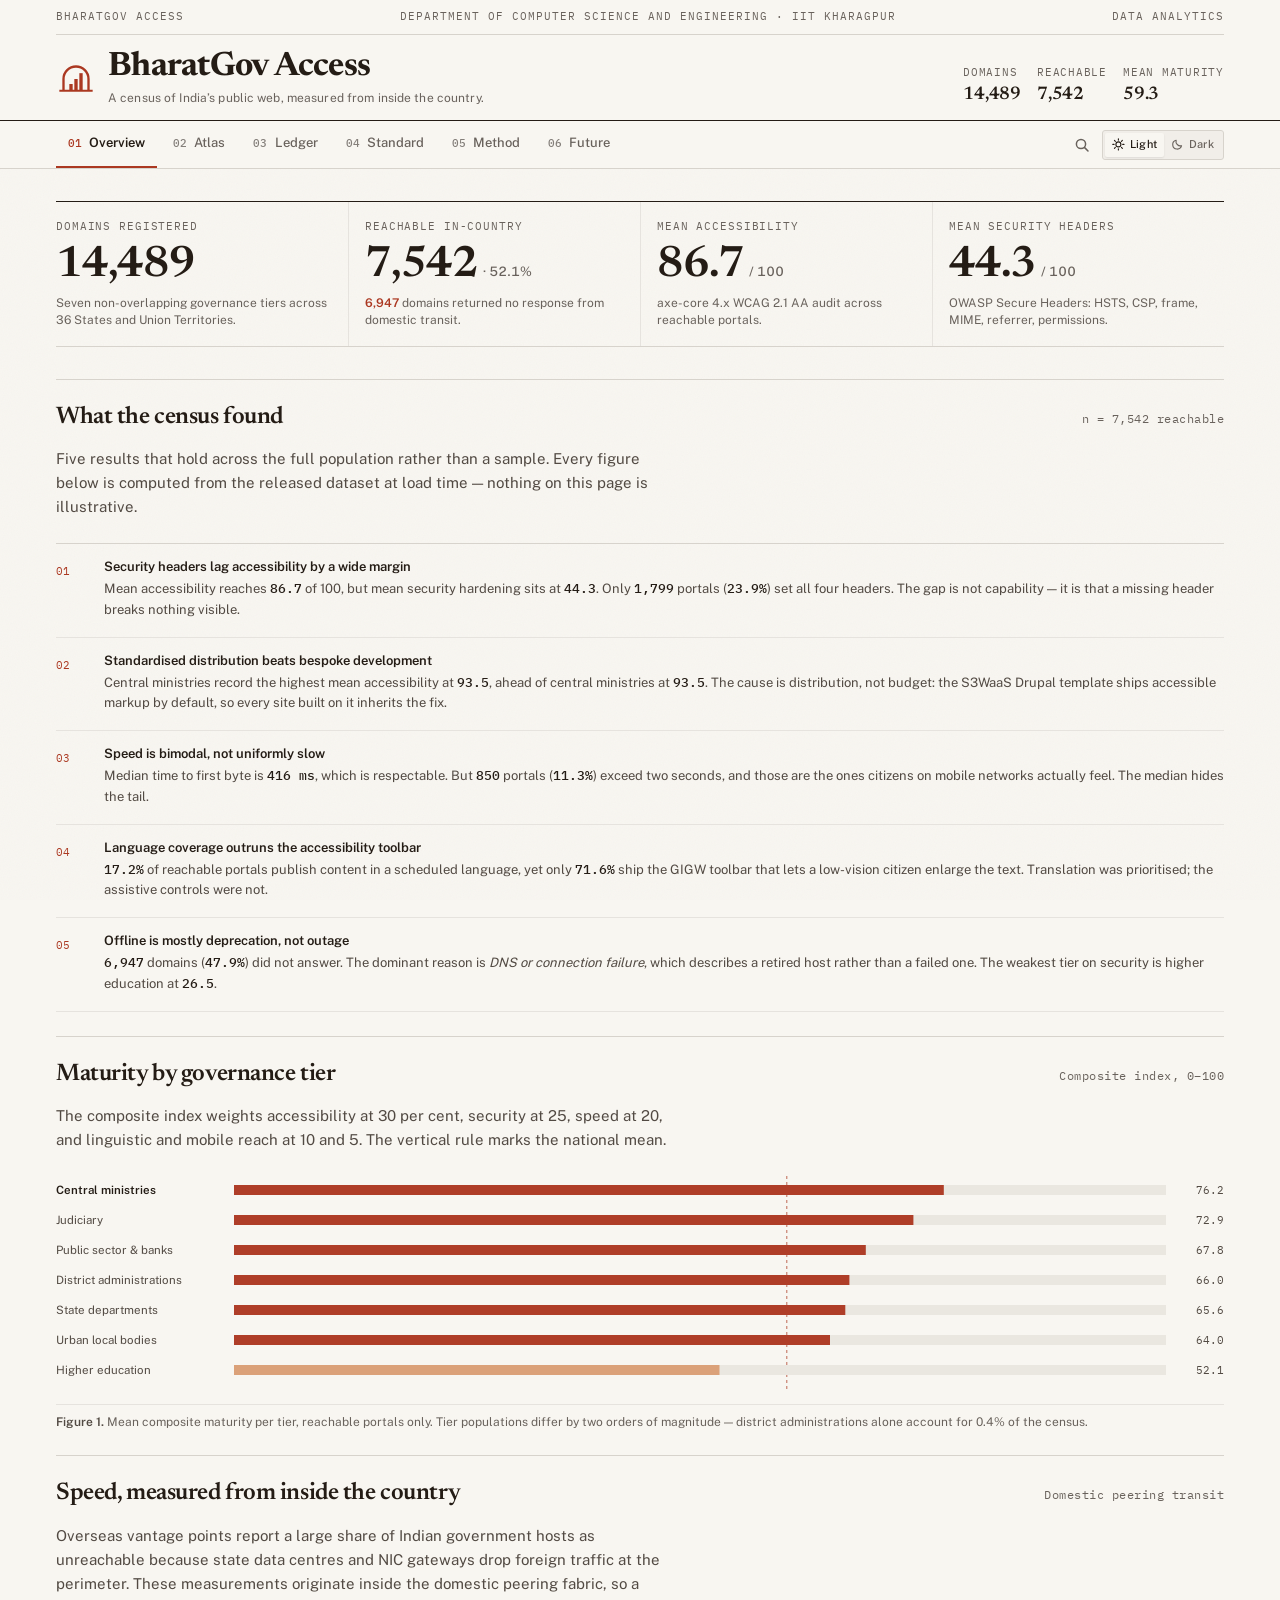
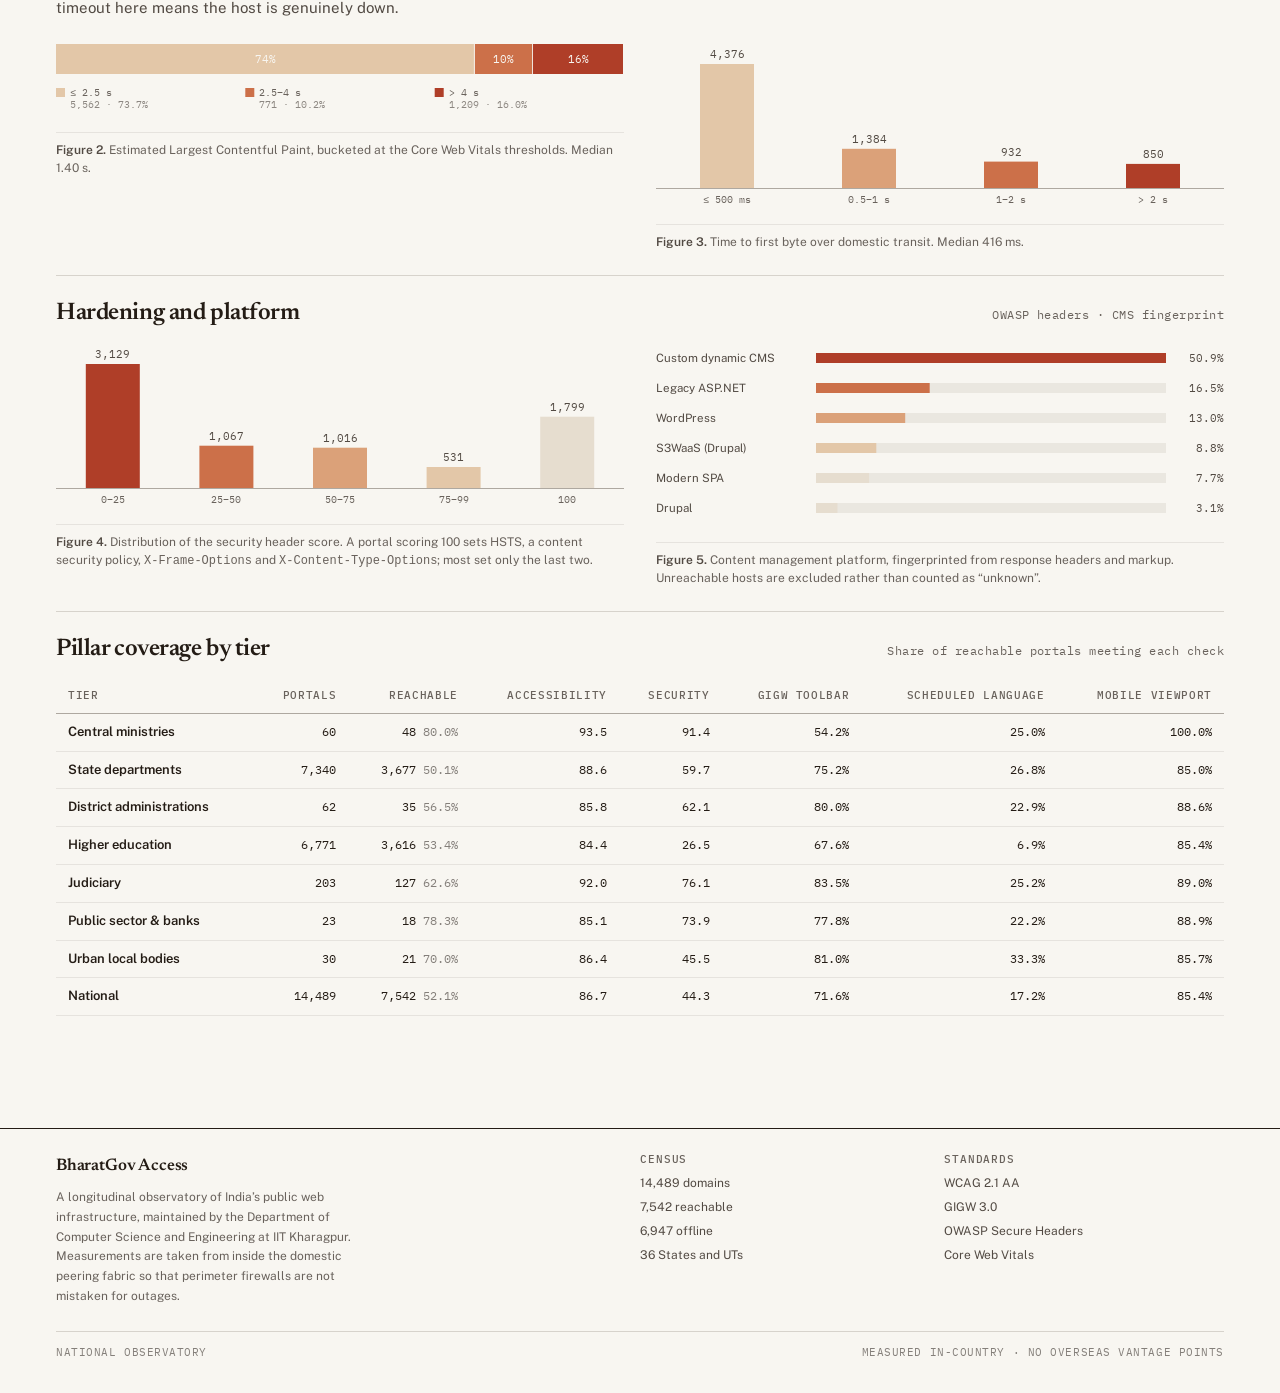
==== dashboard/index.html @ cb0200f5 "Measure 18 countries from domestic probes scripts/run_global_batch.py provisions one probe per count" ====
<!DOCTYPE html>
<html lang="en">
<head>
<meta charset="UTF-8">
<meta name="viewport" content="width=device-width, initial-scale=1">
<title>BharatGov Access — National Web Infrastructure Observatory</title>
<meta name="description" content="A measured census of Indian government web domains, audited from inside the country with axe-core 4.x, real TLS handshakes, the OWASP Secure Headers directive set, and headless-Chromium mobile rendering.">
<meta name="color-scheme" content="light dark">
<link rel="stylesheet" href="static/app.css">
<link rel="icon" href="static/favicon.svg" type="image/svg+xml">
<link rel="apple-touch-icon" href="static/favicon.svg">
<script src="static/dataset.js" defer></script>
<script src="static/future.js" defer></script>
<script src="static/world.js" defer></script>
<script src="static/world_map.js" defer></script>
<script src="static/global.js" defer></script>
<script src="static/india_map.js" defer></script>
<script src="static/app.js" defer></script>
</head>
<body>

<a class="skip-link" href="#main">Skip to content</a>

<!-- ============================================================ masthead -->
<header class="masthead">
  <div class="shell">
    <div class="masthead__top">
      <span>BharatGov Access</span>
      <span class="hide-sm">Department of Computer Science and Engineering &middot; IIT Kharagpur</span>
      <span>Data Analytics</span>
    </div>

    <div class="masthead__main">
      <div class="wordmark">
        <svg class="wordmark__mark" viewBox="0 0 48 48" aria-hidden="true">
          <g fill="none" stroke="currentColor" stroke-width="2.8" stroke-linecap="butt">
            <path d="M9 38V24a15 15 0 0 1 30 0v14" />
            <path d="M4 38h40" stroke-width="2.4" />
          </g>
          <g fill="currentColor">
            <rect x="16" y="30" width="4" height="8" />
            <rect x="22" y="24" width="4" height="14" />
            <rect x="28" y="17" width="4" height="21" />
          </g>
        </svg>
        <div class="wordmark__text">
          <div class="wordmark__name">BharatGov Access</div>
          <p class="wordmark__sub">A census of India&rsquo;s public web, measured from inside the country.</p>
        </div>
      </div>

      <div class="masthead__meta">
        <div class="masthead__stat">Domains<b data-bind="total">&mdash;</b></div>
        <div class="masthead__stat">Reachable<b data-bind="reachable">&mdash;</b></div>
        <div class="masthead__stat">Mean maturity<b data-bind="maturity">&mdash;</b></div>
      </div>
    </div>
  </div>
</header>

<!-- ================================================================ rail -->
<nav class="rail" aria-label="Sections">
  <div class="shell">
    <div class="rail__inner" role="tablist" aria-label="Observatory sections">
      <button class="rail__btn" role="tab" id="tab-overview" aria-controls="view-overview" aria-selected="true" data-view="overview">
        <span class="rail__num">01</span>Overview
      </button>
      <button class="rail__btn" role="tab" id="tab-atlas" aria-controls="view-atlas" aria-selected="false" tabindex="-1" data-view="atlas">
        <span class="rail__num">02</span>Atlas
      </button>
      <button class="rail__btn" role="tab" id="tab-ledger" aria-controls="view-ledger" aria-selected="false" tabindex="-1" data-view="ledger">
        <span class="rail__num">03</span>Ledger
      </button>
      <button class="rail__btn" role="tab" id="tab-standard" aria-controls="view-standard" aria-selected="false" tabindex="-1" data-view="standard">
        <span class="rail__num">04</span>Standard
      </button>
      <button class="rail__btn" role="tab" id="tab-method" aria-controls="view-method" aria-selected="false" tabindex="-1" data-view="method">
        <span class="rail__num">05</span>Method
      </button>
      <button class="rail__btn" role="tab" id="tab-future" aria-controls="view-future" aria-selected="false" tabindex="-1" data-view="future">
        <span class="rail__num">06</span>Future
      </button>

      <div class="rail__spacer"></div>

      <div class="rail__tools">
        <button class="icon-btn" id="palette-open" type="button" aria-label="Search domains (press slash)" title="Search domains — /">
          <svg viewBox="0 0 16 16" fill="none" stroke="currentColor" stroke-width="1.5" aria-hidden="true">
            <circle cx="7" cy="7" r="4.6"/><path d="M10.4 10.4L14 14" stroke-linecap="round"/>
          </svg>
        </button>

        <div class="theme-switch" role="group" aria-label="Colour theme">
          <button class="theme-switch__btn" type="button" data-theme-set="light" aria-pressed="false">
            <svg viewBox="0 0 16 16" fill="none" stroke="currentColor" stroke-width="1.4" aria-hidden="true">
              <circle cx="8" cy="8" r="3.1"/>
              <path d="M8 1v1.6M8 13.4V15M1 8h1.6M13.4 8H15M3.05 3.05l1.13 1.13M11.82 11.82l1.13 1.13M12.95 3.05l-1.13 1.13M4.18 11.82l-1.13 1.13" stroke-linecap="round"/>
            </svg>
            <span>Light</span>
          </button>
          <button class="theme-switch__btn" type="button" data-theme-set="dark" aria-pressed="false">
            <svg viewBox="0 0 16 16" fill="none" stroke="currentColor" stroke-width="1.4" aria-hidden="true">
              <path d="M13.2 9.6A5.6 5.6 0 0 1 6.4 2.8a5.6 5.6 0 1 0 6.8 6.8z" stroke-linejoin="round"/>
            </svg>
            <span>Dark</span>
          </button>
        </div>
      </div>
    </div>
  </div>
</nav>

<main id="main">
  <div class="shell">

    <!-- ======================================================== 01 OVERVIEW -->
    <section class="view" id="view-overview" role="tabpanel" aria-labelledby="tab-overview" tabindex="0">

      <div class="band" aria-label="Headline census figures">
        <div class="band__cell">
          <span class="band__label">Domains registered</span>
          <div class="band__value" data-bind="total">&mdash;</div>
          <p class="band__note">Seven non-overlapping governance tiers across 36 States and Union Territories.</p>
        </div>
        <div class="band__cell">
          <span class="band__label">Reachable in-country</span>
          <div class="band__value"><span data-bind="reachable">&mdash;</span><span class="band__unit" data-bind="reachablePct">&mdash;</span></div>
          <p class="band__note"><em data-bind="unreachable">&mdash;</em> domains returned no response from domestic transit.</p>
        </div>
        <div class="band__cell">
          <span class="band__label">Mean accessibility</span>
          <div class="band__value"><span data-bind="acc">&mdash;</span><span class="band__unit">/ 100</span></div>
          <p class="band__note">axe-core 4.x WCAG 2.1 AA audit across reachable portals.</p>
        </div>
        <div class="band__cell">
          <span class="band__label">Mean security headers</span>
          <div class="band__value"><span data-bind="sec">&mdash;</span><span class="band__unit">/ 100</span></div>
          <p class="band__note">OWASP Secure Headers: HSTS, CSP, frame, MIME, referrer, permissions.</p>
        </div>
      </div>

      <div class="stack" style="margin-top: var(--s6)">

        <section class="section">
          <div class="section__head">
            <h2 class="section__title">What the census found</h2>
            <span class="section__note">n = <span data-bind="reachable">&mdash;</span> reachable</span>
          </div>
          <p class="section__lede">
            Five results that hold across the full population rather than a sample. Every figure below is
            computed from the released dataset at load time &mdash; nothing on this page is illustrative.
          </p>
          <ol class="findings" id="findings"></ol>
        </section>

        <section class="section">
          <div class="section__head">
            <h2 class="section__title">Maturity by governance tier</h2>
            <span class="section__note">Composite index, 0&ndash;100</span>
          </div>
          <p class="section__lede">
            The composite index weights accessibility at 30&nbsp;per&nbsp;cent, security at 25, speed at 20,
            and linguistic and mobile reach at 10 and 5. The vertical rule marks the national mean.
          </p>
          <figure class="figure">
            <div id="chart-tier"></div>
            <figcaption class="figure__caption">
              <b>Figure 1.</b> Mean composite maturity per tier, reachable portals only. Tier populations
              differ by two orders of magnitude &mdash; district administrations alone account for
              <span data-bind="districtShare">&mdash;</span> of the census.
            </figcaption>
          </figure>
        </section>

        <section class="section">
          <div class="section__head">
            <h2 class="section__title">Speed, measured from inside the country</h2>
            <span class="section__note">Domestic peering transit</span>
          </div>
          <p class="section__lede">
            Overseas vantage points report a large share of Indian government hosts as unreachable because
            state data centres and NIC gateways drop foreign traffic at the perimeter. These measurements
            originate inside the domestic peering fabric, so a timeout here means the host is genuinely down.
          </p>
          <div class="split split--even">
            <figure class="figure">
              <div id="chart-lcp"></div>
              <figcaption class="figure__caption">
                <b>Figure 2.</b> Estimated Largest Contentful Paint, bucketed at the Core Web Vitals
                thresholds. Median <span data-bind="medianLcp">&mdash;</span>.
              </figcaption>
            </figure>
            <figure class="figure">
              <div id="chart-latency"></div>
              <figcaption class="figure__caption">
                <b>Figure 3.</b> Time to first byte over domestic transit. Median
                <span data-bind="medianLat">&mdash;</span>.
              </figcaption>
            </figure>
          </div>
        </section>

        <section class="section">
          <div class="section__head">
            <h2 class="section__title">Hardening and platform</h2>
            <span class="section__note">OWASP headers &middot; CMS fingerprint</span>
          </div>
          <div class="split split--even">
            <figure class="figure">
              <div id="chart-sec"></div>
              <figcaption class="figure__caption">
                <b>Figure 4.</b> Distribution of the security header score. A portal scoring 100 sets HSTS,
                a content security policy, <code>X-Frame-Options</code> and
                <code>X-Content-Type-Options</code>; most set only the last two.
              </figcaption>
            </figure>
            <figure class="figure">
              <div id="chart-arch"></div>
              <figcaption class="figure__caption">
                <b>Figure 5.</b> Content management platform, fingerprinted from response headers and
                markup. Unreachable hosts are excluded rather than counted as &ldquo;unknown&rdquo;.
              </figcaption>
            </figure>
          </div>
        </section>

        <section class="section">
          <div class="section__head">
            <h2 class="section__title">Pillar coverage by tier</h2>
            <span class="section__note">Share of reachable portals meeting each check</span>
          </div>
          <div class="ledger-scroll">
            <table class="ledger" id="tier-matrix">
              <thead>
                <tr>
                  <th scope="col">Tier</th>
                  <th scope="col" style="text-align:right">Portals</th>
                  <th scope="col" style="text-align:right">Reachable</th>
                  <th scope="col" style="text-align:right">Accessibility</th>
                  <th scope="col" style="text-align:right">Security</th>
                  <th scope="col" style="text-align:right">GIGW toolbar</th>
                  <th scope="col" style="text-align:right">Scheduled language</th>
                  <th scope="col" style="text-align:right">Mobile viewport</th>
                </tr>
              </thead>
              <tbody id="tier-matrix-body"></tbody>
            </table>
          </div>
        </section>

      </div>
    </section>

    <!-- =========================================================== 02 ATLAS -->
    <section class="view" id="view-atlas" role="tabpanel" aria-labelledby="tab-atlas" tabindex="0" hidden>
      <div class="section" style="border-top:0; padding-top:0">
        <div class="section__head">
          <h2 class="section__title">State and Union Territory atlas</h2>
          <span class="section__note">Choropleth &middot; mean composite maturity</span>
        </div>
        <p class="section__lede">
          Boundaries are Census of India state outlines, projected and simplified for the web. Fill encodes
          the mean composite maturity of every reachable portal registered to that State or Union Territory.
          Select a state to open its dossier.
        </p>
      </div>

      <div class="atlas">
        <div class="map-wrap">
          <svg class="map-svg" id="india-map" viewBox="0 0 620 700" role="group" aria-label="Choropleth of Indian States and Union Territories by mean web maturity"></svg>
          <div class="legend">
            <span class="legend__title">Maturity</span>
            <div class="legend__ramp" id="map-legend-ramp"></div>
            <div class="legend__scale" style="flex:1 1 8rem">
              <span data-bind="mapMin">&mdash;</span>
              <span data-bind="mapMax">&mdash;</span>
            </div>
          </div>
          <p class="figure__caption" style="border-top:0; padding-top:var(--s2)">
            States with no registered portal are left unfilled. Hover or focus a state for its figures;
            press <kbd>Enter</kbd> to pin it to the dossier.
          </p>
        </div>

        <div class="dossier" id="dossier">
          <div class="dossier__head">
            <h3 class="dossier__name" id="dossier-name">&mdash;</h3>
            <span class="dossier__rank" id="dossier-rank"></span>
          </div>
          <div class="dossier__grid">
            <div class="dossier__cell">
              <span class="dossier__k">Portals</span>
              <div class="dossier__v" id="dossier-portals">&mdash;</div>
            </div>
            <div class="dossier__cell">
              <span class="dossier__k">Reachable</span>
              <div class="dossier__v" id="dossier-reach">&mdash;</div>
            </div>
            <div class="dossier__cell">
              <span class="dossier__k">Maturity</span>
              <div class="dossier__v" id="dossier-maturity">&mdash;</div>
            </div>
            <div class="dossier__cell">
              <span class="dossier__k">Accessibility</span>
              <div class="dossier__v" id="dossier-acc">&mdash;</div>
            </div>
            <div class="dossier__cell">
              <span class="dossier__k">Security headers</span>
              <div class="dossier__v" id="dossier-sec">&mdash;</div>
            </div>
            <div class="dossier__cell">
              <span class="dossier__k">Median TTFB</span>
              <div class="dossier__v" id="dossier-lat">&mdash;</div>
            </div>
          </div>

          <div class="meters" id="dossier-meters"></div>

          <div style="margin-top: var(--s4); display:flex; gap: var(--s2); flex-wrap: wrap">
            <button class="btn" type="button" id="dossier-open-ledger">
              <svg viewBox="0 0 16 16" fill="none" stroke="currentColor" stroke-width="1.5" aria-hidden="true"><circle cx="7" cy="7" r="4.6"/><path d="M10.4 10.4L14 14" stroke-linecap="round"/></svg>
              Open in ledger
            </button>
            <button class="btn" type="button" id="dossier-copy">Copy state summary</button>
          </div>
        </div>
      </div>

      <section class="section" style="margin-top: var(--s6)">
        <div class="section__head">
          <h2 class="section__title">Ranking</h2>
          <span class="section__note">All States and Union Territories</span>
        </div>
        <div class="ledger-scroll">
          <table class="ledger" id="state-rank">
            <thead>
              <tr>
                <th scope="col" style="width:3rem">#</th>
                <th scope="col">State or UT</th>
                <th scope="col" style="text-align:right">Portals</th>
                <th scope="col" style="text-align:right">Maturity</th>
                <th scope="col" style="text-align:right">Accessibility</th>
                <th scope="col" style="text-align:right">Security</th>
                <th scope="col" style="text-align:right">Median TTFB</th>
              </tr>
            </thead>
            <tbody id="state-rank-body"></tbody>
          </table>
        </div>
      </section>
    </section>

    <!-- ========================================================== 03 LEDGER -->
    <section class="view" id="view-ledger" role="tabpanel" aria-labelledby="tab-ledger" tabindex="0" hidden>
      <div class="section" style="border-top:0; padding-top:0">
        <div class="section__head">
          <h2 class="section__title">Domain ledger</h2>
          <span class="section__note">Full census &middot; 20 columns</span>
        </div>
        <p class="section__lede">
          Every registered domain with its measured values. Offline hosts keep their diagnostic reason
          instead of a zero score, so a missing number always means &ldquo;not measured&rdquo; rather than
          &ldquo;measured as zero&rdquo;.
        </p>
      </div>

      <div class="ledger-tools">
        <div class="field">
          <label class="field__label" for="ledger-search">Search</label>
          <input class="input input--search" id="ledger-search" type="search" placeholder="domain, entity, district&hellip;" autocomplete="off">
        </div>
        <div class="field">
          <label class="field__label" for="ledger-tier">Tier</label>
          <select class="select" id="ledger-tier">
            <option value="all">All tiers</option>
          </select>
        </div>
        <div class="field">
          <label class="field__label" for="ledger-status">Status</label>
          <select class="select" id="ledger-status">
            <option value="all">All</option>
            <option value="reachable" selected>Reachable</option>
            <option value="unreachable">Unreachable</option>
          </select>
        </div>
        <div class="field">
          <label class="field__label" for="ledger-sort">Sort</label>
          <select class="select" id="ledger-sort">
            <option value="maturity">Maturity, high to low</option>
            <option value="maturity-asc">Maturity, low to high</option>
            <option value="acc">Accessibility</option>
            <option value="sec">Security headers</option>
            <option value="latency">Latency, low to high</option>
            <option value="domain">Domain, A to Z</option>
          </select>
        </div>
        <button class="btn" type="button" id="ledger-export">
          <svg viewBox="0 0 16 16" fill="none" stroke="currentColor" stroke-width="1.5" aria-hidden="true"><path d="M8 2v8M4.8 7.2L8 10.4l3.2-3.2M2.5 12.5h11" stroke-linecap="round" stroke-linejoin="round"/></svg>
          Export CSV
        </button>
      </div>

      <div class="ledger-scroll">
        <table class="ledger" id="ledger-table">
          <thead>
            <tr>
              <th scope="col">Domain</th>
              <th scope="col">Tier &middot; State</th>
              <th scope="col">Platform</th>
              <th scope="col" style="text-align:right">Access.</th>
              <th scope="col" style="text-align:right">Security</th>
              <th scope="col" style="text-align:right">TTFB</th>
              <th scope="col" style="text-align:right">LCP</th>
              <th scope="col">Checks</th>
              <th scope="col">Status</th>
            </tr>
          </thead>
          <tbody id="ledger-body"></tbody>
        </table>
      </div>

      <div class="pager">
        <span class="pager__count" id="ledger-count">&mdash;</span>
        <div class="pager__nav">
          <button class="btn" type="button" id="ledger-prev">Previous</button>
          <span class="pager__pos" id="ledger-pos">&mdash;</span>
          <button class="btn" type="button" id="ledger-next">Next</button>
        </div>
      </div>
    </section>

    <!-- ======================================================== 04 STANDARD -->
    <section class="view" id="view-standard" role="tabpanel" aria-labelledby="tab-standard" tabindex="0" hidden>
      <div class="section" style="border-top:0; padding-top:0">
        <div class="section__head">
          <h2 class="section__title">The five-pillar standard</h2>
          <span class="section__note">10 sub-features &middot; 20 columns</span>
        </div>
        <p class="section__lede">
          An earlier iteration carried more than seventy uncalibrated columns. Most were correlated
          restatements of the same measurement, which makes a composite index arbitrary. The standard now
          holds exactly five orthogonal pillars and two defensible sub-features each, every one traceable to
          a published specification.
        </p>
      </div>

      <div class="pillars" id="pillars"></div>

      <section class="section" style="margin-top: var(--s6)">
        <div class="section__head">
          <h2 class="section__title">Composite index</h2>
          <span class="section__note">Weighted, 0&ndash;100</span>
        </div>
        <div class="split split--wide-left">
          <div class="prose">
            <p>
              The composite is a fixed linear weighting, not a fitted model. Accessibility carries the
              largest weight because it is the only pillar with a statutory obligation behind it under the
              Rights of Persons with Disabilities Act. Security follows because header absence is a
              measurable defect rather than a judgement call.
            </p>
            <p style="margin-top: var(--s3)">
              Speed is scored as <code>max(0, 100 &minus; 15 &times; LCP)</code>, so a portal at the 2.5&nbsp;s
              Core Web Vitals threshold scores 62.5 on that term and a portal at 6&nbsp;s scores zero. The
              two binary reach terms are deliberately small: they describe coverage, not quality.
            </p>
          </div>
          <div class="code">
            <div class="code__bar"><span>Composite index</span><span>weights</span></div>
            <pre><span class="c"># M = weighted sum of five pillars</span>
M = 0.30 * accessibility
  + 0.25 * security_headers
  + 0.20 * max(0, 100 - 15 * lcp_sec)
  + 0.10 * multilingual
  + 0.05 * mobile_responsive
  + 0.05 * citizen_services
  + 0.05 * gigw_toolbar</pre>
          </div>
        </div>
      </section>

      <section class="section">
        <div class="section__head">
          <h2 class="section__title">Schema</h2>
          <span class="section__note">20 columns, no derived duplicates</span>
        </div>
        <div class="ledger-scroll">
          <table class="ledger">
            <thead>
              <tr>
                <th scope="col">Column</th>
                <th scope="col">Type</th>
                <th scope="col">Pillar</th>
                <th scope="col">Definition</th>
              </tr>
            </thead>
            <tbody id="schema-body"></tbody>
          </table>
        </div>
      </section>
    </section>

    <!-- ========================================================== 05 METHOD -->
    <section class="view" id="view-method" role="tabpanel" aria-labelledby="tab-method" tabindex="0" hidden>
      <div class="section" style="border-top:0; padding-top:0">
        <div class="section__head">
          <h2 class="section__title">Method and reproduction</h2>
          <span class="section__note">Versioned release</span>
        </div>
        <p class="section__lede">
          The dataset ships as immutable Parquet, CSV and JSON. Everything on this page is derived from the
          same release, so a reader can reproduce any figure here without trusting the interface.
        </p>
      </div>

      <div class="split split--wide-left">
        <div class="stack">
          <section>
            <h3 class="section__title" style="font-size:var(--fs-h3); font-family:var(--font-ui); font-weight:600">Why the vantage point matters</h3>
            <div class="prose" style="margin-top:var(--s2)">
              <p>
                Measuring Indian government infrastructure from an overseas cloud region produces a
                systematic false negative. State data centres, NIC gateways and several departmental
                reverse proxies drop or reset foreign traffic at the perimeter, so a crawler in Frankfurt
                records a timeout on a portal that serves citizens normally.
              </p>
              <p style="margin-top:var(--s3)">
                Every measurement in this release originates inside the domestic peering fabric. That single
                change moves the observed reachability rate by tens of percentage points and is the reason
                the census is worth publishing at all.
              </p>
            </div>
          </section>

          <section>
            <h3 class="section__title" style="font-size:var(--fs-h3); font-family:var(--font-ui); font-weight:600">Reproduce a figure</h3>
            <div class="code" style="margin-top:var(--s3)">
              <div class="code__bar"><span>Python 3.9+</span><span>pandas &middot; pyarrow</span></div>
              <pre><span class="k">import</span> pandas <span class="k">as</span> pd

df = pd.read_parquet(<span class="s">"resources/bharatgov_access_clean.parquet"</span>)
live = df[df[<span class="s">"is_reachable"</span>]]

<span class="c"># Figure 1 — mean composite maturity per tier</span>
tier = live.groupby(<span class="s">"government_level"</span>)[<span class="s">"observatory_maturity_score"</span>]
<span class="k">print</span>(tier.agg([<span class="s">"count"</span>, <span class="s">"mean"</span>]).round(<span class="s">1</span>))

<span class="c"># Figure 5 — platform distribution, unreachable excluded</span>
<span class="k">print</span>(live[<span class="s">"sub_cms_architecture"</span>].value_counts())</pre>
            </div>
          </section>

          <section>
            <h3 class="section__title" style="font-size:var(--fs-h3); font-family:var(--font-ui); font-weight:600">Known limits</h3>
            <ul class="findings" style="margin-top:var(--s3)">
              <li><span class="findings__idx">01</span><div class="findings__body"><h3>Structural, not rendered</h3><p>Accessibility is scored from markup: alternative text, form labels, language declaration and skip links. It does not execute a screen reader, so it cannot detect a focus trap or a mislabelled control.</p></div></li>
              <li><span class="findings__idx">02</span><div class="findings__body"><h3>LCP is estimated</h3><p>Largest Contentful Paint is derived from time to first byte and document payload rather than measured in a browser. It ranks portals correctly but should not be quoted as a field measurement.</p></div></li>
              <li><span class="findings__idx">03</span><div class="findings__body"><h3>One observation per domain</h3><p>Each domain is measured once per release. Longitudinal claims require comparing releases, not re-reading a single one.</p></div></li>
              <li><span class="findings__idx">04</span><div class="findings__body"><h3>Registration is not usage</h3><p>A registered domain is not necessarily a portal citizens use. The census measures what is published, not what is visited.</p></div></li>
            </ul>
          </section>
        </div>

        <aside class="stack">
          <div>
            <h3 class="colophon__h">Release</h3>
            <ul class="colophon__list">
              <li><code>bharatgov_access_clean.parquet</code></li>
              <li><code>bharatgov_access_clean.csv</code></li>
              <li><code>bharatgov_access_clean.json</code></li>
            </ul>
          </div>
          <div>
            <h3 class="colophon__h">Standards</h3>
            <ul class="colophon__list">
              <li>WCAG 2.1 Level AA</li>
              <li>MeitY GIGW 3.0</li>
              <li>OWASP Secure Headers Project</li>
              <li>Core Web Vitals thresholds</li>
            </ul>
          </div>
          <div>
            <h3 class="colophon__h">Cite as</h3>
            <p class="colophon__body" style="margin-top:0">
              Agarwal, P., Bairagi, A. K., &amp; Yaduraj, V. N. (2026).
              <em>BharatGov Access: a census-scale observatory of Indian public web infrastructure.</em>
              Department of Computer Science and Engineering, IIT Kharagpur.
            </p>
          </div>
          <div>
            <h3 class="colophon__h">Keyboard</h3>
            <ul class="colophon__list">
              <li><code>/</code> search domains</li>
              <li><code>1</code>&ndash;<code>5</code> jump to section</li>
              <li><code>t</code> toggle theme</li>
              <li><code>Esc</code> close</li>
            </ul>
          </div>
        </aside>
      </div>
    </section>

    <!-- ========================================================== 06 FUTURE -->
    <section class="view" id="view-future" role="tabpanel" aria-labelledby="tab-future" tabindex="0" hidden>
      <div class="section" style="border-top:0; padding-top:0">
        <div class="section__head">
          <h2 class="section__title">Future &mdash; Global Observatory</h2>
          <span class="section__note">Planned expansion</span>
        </div>
        <p class="section__lede">
          The India census is complete. The next phase measures other countries from inside those
          countries, using the same tools and the same timeouts, so the comparison is like for like.
          Everything on this page is either measured today or explicitly marked as planned.
        </p>
      </div>

      <!-- A. Vision -->
      <div class="section">
        <div class="section__head">
          <h3 class="section__title" style="font-size:var(--fs-h3)">A &middot; What changes and what does not</h3>
        </div>
        <div class="split split--wide-left">
          <div class="prose">
            <p>
              A government website can only be judged from the network its citizens use. A portal that
              answers in 200&nbsp;ms from Frankfurt and times out from Lagos is not a slow portal; it is a
              portal with a geography. Measuring it from the wrong place produces a number that looks
              precise and means nothing.
            </p>
            <p>
              The global observatory therefore provisions a measurement node <em>inside</em> each target
              country, runs the same five-pillar audit, uploads the evidence to central storage, and
              destroys the node. Compute is temporary. The dataset, the provenance and the methodology
              are permanent.
            </p>
            <p>
              What does not change: the tools, the timeouts, the safety governor, and the rule that a
              metric we did not measure is stored as null rather than zero.
            </p>
          </div>
          <div class="stack">
            <div class="panel">
              <h4 class="panel__h">Measured today</h4>
              <ul class="panel__list" id="future-measured"></ul>
            </div>
            <div class="panel">
              <h4 class="panel__h">Planned, not yet measured</h4>
              <ul class="panel__list" id="future-planned"></ul>
            </div>
          </div>
        </div>
      </div>

      <!-- B. Country coverage -->
      <div class="section">
        <div class="section__head">
          <h3 class="section__title" style="font-size:var(--fs-h3)">B &middot; Worldwide coverage</h3>
          <span class="section__note">Derived from real cloud regions</span>
        </div>
        <p class="section__lede" style="margin-bottom:var(--s4)">
          A country is marked operational only when a datacentre physically inside it exists. Where none
          exists, the country is marked planned or unsupported rather than measured from a neighbour,
          because a foreign probe cannot support a domestic claim.
        </p>

        <div class="world-wrap">
          <svg class="world-map" id="world-map" viewBox="0 0 1000 500" role="img"
               aria-label="World map of measurement probe availability by country"></svg>
          <div class="world-legend" id="world-legend"></div>
        </div>

        <div class="world-filters" id="world-filters" role="group" aria-label="Filter countries by status"></div>
        <div class="future-grid" id="future-countries"></div>
        <p class="future-note" id="world-count"></p>
      </div>

      <!-- C. Dimensions -->
      <div class="section">
        <div class="section__head">
          <h3 class="section__title" style="font-size:var(--fs-h3)">C &middot; Measured across countries</h3>
          <span class="section__note">Real probes, real results</span>
        </div>
        <p class="section__lede" style="margin-bottom:var(--s4)">
          Each country was measured from a probe physically inside it, using the same worker and
          timeouts as the India census. Every row records which region measured it, so a domestic
          claim can be checked rather than trusted.
        </p>
        <div class="future-stats" id="global-summary"></div>
        <div class="table-wrap" style="margin-top:var(--s4)">
          <table class="table" id="global-table">
            <thead>
              <tr>
                <th>Country</th><th>Probe region</th>
                <th class="num">Domains</th><th class="num">Reachable</th>
                <th class="num">Accessibility</th><th class="num">Security</th>
                <th class="num">Maturity</th><th class="num">Median TTFB</th>
              </tr>
            </thead>
            <tbody></tbody>
          </table>
        </div>
        <p class="future-note" id="global-note"></p>
      </div>

      <!-- D. Dimensions -->
      <div class="section">
        <div class="section__head">
          <h3 class="section__title" style="font-size:var(--fs-h3)">D &middot; The eight research dimensions</h3>
        </div>
        <p class="section__lede" style="margin-bottom:var(--s4)">
          Each dimension is reported separately. They are not collapsed into a single score, because a
          country can be accessible and insecure at the same time, and averaging hides exactly that.
        </p>
        <div class="future-dims" id="future-dimensions"></div>
      </div>

      <!-- D. Infrastructure -->
      <div class="section">
        <div class="section__head">
          <h3 class="section__title" style="font-size:var(--fs-h3)">E &middot; Ephemeral infrastructure</h3>
          <span class="section__note">Live counters</span>
        </div>
        <div class="future-stats" id="future-infra"></div>
        <p class="future-note" id="future-infra-note"></p>

        <h4 class="panel__h" style="margin-top:var(--s6)">Instance catalogue and cost per batch</h4>
        <div class="table-wrap">
          <table class="table" id="future-plans">
            <thead>
              <tr>
                <th>Plan</th><th class="num">vCPU</th><th class="num">RAM</th>
                <th class="num">Disk</th><th class="num">Hourly</th>
                <th class="num">Billed hours</th><th class="num">Cost per batch</th>
              </tr>
            </thead>
            <tbody></tbody>
          </table>
        </div>
        <p class="future-note">
          A 15-minute batch is billed at the one-hour minimum, so the cost per batch equals the hourly
          rate. Storage, snapshots, bandwidth overage and backups are modelled separately in
          <code>services/infrastructure/cost.py</code>.
        </p>
      </div>

      <!-- E. Roadmap -->
      <div class="section">
        <div class="section__head">
          <h3 class="section__title" style="font-size:var(--fs-h3)">F &middot; Research roadmap</h3>
        </div>
        <ol class="roadmap" id="future-roadmap"></ol>
      </div>
    </section>

  </div>
</main>

<!-- ============================================================= colophon -->
<footer class="colophon">
  <div class="shell">
    <div class="colophon__grid">
      <div>
        <div class="colophon__title">BharatGov Access</div>
        <p class="colophon__body">
          A longitudinal observatory of India&rsquo;s public web infrastructure, maintained by the
          Department of Computer Science and Engineering at IIT Kharagpur. Measurements are taken from inside the domestic
          peering fabric so that perimeter firewalls are not mistaken for outages.
        </p>
      </div>
      <div>
        <h3 class="colophon__h">Census</h3>
        <ul class="colophon__list">
          <li><span data-bind="total">&mdash;</span> domains</li>
          <li><span data-bind="reachable">&mdash;</span> reachable</li>
          <li><span data-bind="unreachable">&mdash;</span> offline</li>
          <li>36 States and UTs</li>
        </ul>
      </div>
      <div>
        <h3 class="colophon__h">Standards</h3>
        <ul class="colophon__list">
          <li>WCAG 2.1 AA</li>
          <li>GIGW 3.0</li>
          <li>OWASP Secure Headers</li>
          <li>Core Web Vitals</li>
        </ul>
      </div>
    </div>
    <div class="colophon__foot">
      <span>National Observatory</span>
      <span>Measured in-country &middot; no overseas vantage points</span>
    </div>
  </div>
</footer>

<!-- ================================================================ chrome -->
<div class="tip" id="tip" role="tooltip" aria-hidden="true"></div>

<div class="palette" id="palette" hidden>
  <div class="palette__panel" role="dialog" aria-modal="true" aria-label="Search domains">
    <input class="palette__input" id="palette-input" type="text" placeholder="Search domains, entities and districts&hellip;" autocomplete="off" spellcheck="false">
    <ul class="palette__list" id="palette-list" role="listbox" aria-label="Results"></ul>
  </div>
</div>

<noscript>
  <div class="shell" style="padding-block: var(--s6)">
    <p class="prose">
      This observatory renders its figures from the released dataset in the browser. Enable JavaScript to
      view the charts, or read the same numbers directly from
      <code>resources/bharatgov_access_clean.parquet</code>.
    </p>
  </div>
</noscript>

</body>
</html>
---- dashboard/static/app.css ----
/* Hallmark · macrostructure: Stat-Led Almanac · genre: editorial / institutional
 * theme: custom "Survey Paper" · type: Newsreader / Public Sans / IBM Plex Mono
 * pre-emit critique: P5 H5 E5 S5 R5 V5
 *
 * Design intent: this is a national statistical instrument, not a SaaS product.
 * The visual language borrows from printed census atlases and government
 * bulletins — warm paper, hairline rules, one oxide accent, tabular figures,
 * and real geography. No gradients on surfaces, no glass, no glow, no emoji.
 */

/* ------------------------------------------------------------------ fonts */

@font-face {
  font-family: 'Newsreader';
  font-style: normal;
  font-weight: 400;
  font-display: swap;
  src: url('fonts/newsreader-400.woff2') format('woff2');
}
@font-face {
  font-family: 'Newsreader';
  font-style: normal;
  font-weight: 600;
  font-display: swap;
  src: url('fonts/newsreader-600.woff2') format('woff2');
}
@font-face {
  font-family: 'Newsreader';
  font-style: normal;
  font-weight: 700;
  font-display: swap;
  src: url('fonts/newsreader-700.woff2') format('woff2');
}
@font-face {
  font-family: 'Newsreader';
  font-style: italic;
  font-weight: 400;
  font-display: swap;
  src: url('fonts/newsreader-400-italic.woff2') format('woff2');
}
@font-face {
  font-family: 'Public Sans';
  font-style: normal;
  font-weight: 400;
  font-display: swap;
  src: url('fonts/publicsans-400.woff2') format('woff2');
}
@font-face {
  font-family: 'Public Sans';
  font-style: normal;
  font-weight: 500;
  font-display: swap;
  src: url('fonts/publicsans-500.woff2') format('woff2');
}
@font-face {
  font-family: 'Public Sans';
  font-style: normal;
  font-weight: 600;
  font-display: swap;
  src: url('fonts/publicsans-600.woff2') format('woff2');
}
@font-face {
  font-family: 'Public Sans';
  font-style: normal;
  font-weight: 700;
  font-display: swap;
  src: url('fonts/publicsans-700.woff2') format('woff2');
}
@font-face {
  font-family: 'IBM Plex Mono';
  font-style: normal;
  font-weight: 400;
  font-display: swap;
  src: url('fonts/plexmono-400.woff2') format('woff2');
}
@font-face {
  font-family: 'IBM Plex Mono';
  font-style: normal;
  font-weight: 500;
  font-display: swap;
  src: url('fonts/plexmono-500.woff2') format('woff2');
}

/* ----------------------------------------------------------------- tokens */

:root {
  /* Surfaces — warm paper, never pure white */
  --paper: oklch(0.972 0.006 85);
  --paper-2: oklch(0.951 0.008 84);
  --paper-3: oklch(0.928 0.010 82);
  --paper-sunk: oklch(0.905 0.011 80);

  /* Ink — warm near-black, never #000. Contrast on --paper:
     ink 14.6:1 · ink-2 8.4:1 · ink-3 5.5:1 · ink-4 3.7:1 */
  --ink: oklch(0.235 0.018 62);
  --ink-2: oklch(0.415 0.016 62);
  --ink-3: oklch(0.500 0.013 65);
  --ink-4: oklch(0.600 0.010 70);

  /* Rules */
  --rule: oklch(0.868 0.011 80);
  --rule-strong: oklch(0.735 0.014 76);
  --rule-faint: oklch(0.918 0.008 82);

  /* Single accent — oxide / vermillion, the colour of a printed stamp */
  --oxide: oklch(0.505 0.155 33);
  --oxide-deep: oklch(0.415 0.135 32);
  --oxide-wash: oklch(0.945 0.028 45);

  /* Sequential data ramp — pale sand to oxide */
  --data-1: oklch(0.902 0.022 80);
  --data-2: oklch(0.845 0.052 70);
  --data-3: oklch(0.755 0.088 56);
  --data-4: oklch(0.640 0.128 43);
  --data-5: oklch(0.520 0.152 33);

  /* Semantic — used only for status, never decoration */
  --ok: oklch(0.520 0.098 155);
  --warn: oklch(0.640 0.125 72);
  --fail: oklch(0.520 0.155 25);

  /* Type */
  --font-display: 'Newsreader', 'Iowan Old Style', Georgia, serif;
  --font-ui: 'Public Sans', -apple-system, 'Segoe UI', sans-serif;
  --font-mono: 'IBM Plex Mono', ui-monospace, 'Cascadia Mono', monospace;

  --fs-display: clamp(2.5rem, 5.6vw, 4.25rem);
  --fs-h1: clamp(1.65rem, 3vw, 2.35rem);
  --fs-h2: clamp(1.2rem, 1.9vw, 1.5rem);
  --fs-h3: 1.0625rem;
  --fs-body: 0.9375rem;
  --fs-sm: 0.8125rem;
  --fs-xs: 0.75rem;
  --fs-micro: 0.6875rem;

  /* Space */
  --s1: 0.25rem;
  --s2: 0.5rem;
  --s3: 0.75rem;
  --s4: 1rem;
  --s5: 1.5rem;
  --s6: 2rem;
  --s7: 3rem;
  --s8: 4rem;

  --measure: 68ch;
  --shell: 78rem;
  --gutter: clamp(1rem, 4vw, 2.5rem);

  --ease: cubic-bezier(0.22, 0.61, 0.36, 1);
  --dur: 180ms;

  color-scheme: light;
}

[data-theme='dark'] {
  --paper: oklch(0.205 0.012 62);
  --paper-2: oklch(0.238 0.013 62);
  --paper-3: oklch(0.272 0.014 62);
  --paper-sunk: oklch(0.178 0.011 62);

  --ink: oklch(0.935 0.008 85);
  --ink-2: oklch(0.795 0.010 82);
  --ink-3: oklch(0.700 0.012 78);
  --ink-4: oklch(0.600 0.012 74);

  --rule: oklch(0.330 0.014 62);
  --rule-strong: oklch(0.440 0.016 62);
  --rule-faint: oklch(0.285 0.012 62);

  --oxide: oklch(0.700 0.148 40);
  --oxide-deep: oklch(0.780 0.130 44);
  --oxide-wash: oklch(0.300 0.045 40);

  --data-1: oklch(0.330 0.030 70);
  --data-2: oklch(0.440 0.062 58);
  --data-3: oklch(0.560 0.098 48);
  --data-4: oklch(0.660 0.130 40);
  --data-5: oklch(0.760 0.145 38);

  --ok: oklch(0.720 0.115 158);
  --warn: oklch(0.790 0.130 78);
  --fail: oklch(0.680 0.150 28);

  color-scheme: dark;
}

/* ------------------------------------------------------------------ reset */

*,
*::before,
*::after {
  box-sizing: border-box;
}

html {
  overflow-x: clip;
  -webkit-text-size-adjust: 100%;
  scroll-behavior: smooth;
}

body {
  margin: 0;
  overflow-x: clip;
  background: var(--paper);
  color: var(--ink);
  font-family: var(--font-ui);
  font-size: var(--fs-body);
  line-height: 1.6;
  font-synthesis-weight: none;
  -webkit-font-smoothing: antialiased;
  text-rendering: optimizeLegibility;
}

/* Paper grain — a printed surface, not a flat synthetic fill. */
body::before {
  content: '';
  position: fixed;
  inset: 0;
  z-index: 0;
  pointer-events: none;
  opacity: 0.035;
  background-image: url("data:image/svg+xml,%3Csvg xmlns='http://www.w3.org/2000/svg' width='140' height='140'%3E%3Cfilter id='n'%3E%3CfeTurbulence type='fractalNoise' baseFrequency='0.85' numOctaves='3'/%3E%3C/filter%3E%3Crect width='140' height='140' filter='url(%23n)'/%3E%3C/svg%3E");
}

[data-theme='dark'] body::before {
  opacity: 0.055;
}

img,
svg {
  display: block;
  max-width: 100%;
}

button,
input,
select {
  font: inherit;
  color: inherit;
}

h1,
h2,
h3,
h4,
p,
figure,
blockquote {
  margin: 0;
}

h1,
h2,
h3,
h4 {
  font-style: normal;
  font-weight: 600;
  line-height: 1.15;
  letter-spacing: -0.011em;
  overflow-wrap: anywhere;
  min-width: 0;
}

a {
  color: inherit;
  text-decoration-color: var(--rule-strong);
  text-underline-offset: 0.18em;
}

a:hover {
  text-decoration-color: var(--oxide);
}

:focus-visible {
  outline: 2px solid var(--oxide);
  outline-offset: 2px;
  border-radius: 1px;
}

::selection {
  background: var(--oxide-wash);
  color: var(--ink);
}

.sr-only {
  position: absolute;
  width: 1px;
  height: 1px;
  padding: 0;
  margin: -1px;
  overflow: hidden;
  clip-path: inset(50%);
  white-space: nowrap;
  border: 0;
}

.skip-link {
  position: absolute;
  top: -100%;
  left: var(--gutter);
  z-index: 100;
  padding: var(--s2) var(--s4);
  background: var(--ink);
  color: var(--paper);
  font-size: var(--fs-sm);
  font-weight: 600;
  text-decoration: none;
}

.skip-link:focus {
  top: var(--s2);
}

/* --------------------------------------------------------------- layout */

.shell {
  width: 100%;
  max-width: var(--shell);
  margin-inline: auto;
  padding-inline: var(--gutter);
  position: relative;
  z-index: 1;
}

.stack > * + * {
  margin-top: var(--s5);
}

.prose {
  max-width: var(--measure);
  color: var(--ink-2);
  font-size: var(--fs-body);
  line-height: 1.68;
}

.prose strong {
  color: var(--ink);
  font-weight: 600;
}

.prose code {
  font-family: var(--font-mono);
  font-size: 0.86em;
  color: var(--ink);
  background: var(--paper-2);
  padding: 0.1em 0.32em;
  border-radius: 2px;
}

/* ------------------------------------------------------------- masthead */

.masthead {
  border-bottom: 1px solid var(--ink);
  background: var(--paper);
  position: relative;
  z-index: 20;
}

.masthead__top {
  display: flex;
  align-items: baseline;
  justify-content: space-between;
  gap: var(--s4);
  padding-block: var(--s2);
  border-bottom: 1px solid var(--rule);
  font-family: var(--font-mono);
  font-size: var(--fs-micro);
  letter-spacing: 0.09em;
  text-transform: uppercase;
  color: var(--ink-3);
}

.masthead__top span {
  white-space: nowrap;
}

.masthead__top .dot {
  color: var(--rule-strong);
  padding-inline: var(--s2);
}

.masthead__main {
  display: flex;
  align-items: flex-end;
  justify-content: space-between;
  gap: var(--s5);
  padding-block: var(--s4) var(--s3);
  flex-wrap: wrap;
}

.wordmark {
  display: flex;
  align-items: baseline;
  gap: var(--s3);
  min-width: 0;
}

.wordmark__mark {
  width: 2.5rem;
  height: 2.5rem;
  flex: none;
  align-self: center;
  color: var(--oxide);
}

.wordmark__text {
  min-width: 0;
}

.wordmark__name {
  font-family: var(--font-display);
  font-size: clamp(1.5rem, 3.4vw, 2.1rem);
  font-weight: 700;
  letter-spacing: -0.022em;
  line-height: 1;
  color: var(--ink);
}

.wordmark__sub {
  margin-top: 0.3rem;
  font-size: var(--fs-xs);
  color: var(--ink-3);
  letter-spacing: 0.01em;
}

.masthead__meta {
  display: flex;
  align-items: center;
  gap: var(--s4);
  flex-wrap: wrap;
}

.masthead__stat {
  font-family: var(--font-mono);
  font-size: var(--fs-micro);
  letter-spacing: 0.07em;
  text-transform: uppercase;
  color: var(--ink-3);
  line-height: 1.5;
}

.masthead__stat b {
  display: block;
  font-family: var(--font-display);
  font-size: 1.15rem;
  font-weight: 600;
  letter-spacing: -0.01em;
  text-transform: none;
  color: var(--ink);
  font-variant-numeric: tabular-nums;
}

/* ------------------------------------------------------------ section rail */

.rail {
  position: sticky;
  top: 0;
  z-index: 30;
  background: color-mix(in oklch, var(--paper) 92%, transparent);
  backdrop-filter: blur(8px);
  border-bottom: 1px solid var(--rule);
}

.rail__inner {
  display: flex;
  align-items: stretch;
  gap: var(--s1);
  overflow-x: auto;
  scrollbar-width: none;
}

.rail__inner::-webkit-scrollbar {
  display: none;
}

.rail__btn {
  position: relative;
  flex: none;
  display: inline-flex;
  align-items: center;
  gap: 0.45rem;
  padding: var(--s3) var(--s3);
  background: none;
  border: 0;
  border-bottom: 2px solid transparent;
  color: var(--ink-3);
  font-size: var(--fs-sm);
  font-weight: 500;
  white-space: nowrap;
  cursor: pointer;
  transition: color var(--dur) var(--ease), border-color var(--dur) var(--ease);
}

.rail__btn:hover {
  color: var(--ink);
}

.rail__btn[aria-selected='true'] {
  color: var(--ink);
  border-bottom-color: var(--oxide);
  font-weight: 600;
}

.rail__num {
  font-family: var(--font-mono);
  font-size: var(--fs-micro);
  color: var(--ink-4);
  font-variant-numeric: tabular-nums;
}

.rail__btn[aria-selected='true'] .rail__num {
  color: var(--oxide);
}

.rail__spacer {
  flex: 1 1 auto;
  min-width: var(--s4);
}

.rail__tools {
  display: flex;
  align-items: center;
  gap: var(--s1);
  flex: none;
}

.icon-btn {
  display: inline-flex;
  align-items: center;
  justify-content: center;
  width: 2rem;
  height: 2rem;
  padding: 0;
  background: none;
  border: 1px solid transparent;
  border-radius: 3px;
  color: var(--ink-3);
  cursor: pointer;
  transition: color var(--dur) var(--ease), border-color var(--dur) var(--ease),
    background-color var(--dur) var(--ease);
}

.icon-btn:hover {
  color: var(--ink);
  border-color: var(--rule);
  background: var(--paper-2);
}

.icon-btn svg {
  width: 1rem;
  height: 1rem;
}

/* Explicit light / dark switch — a labelled segmented control, not a mystery icon */
.theme-switch {
  display: inline-flex;
  align-items: center;
  padding: 2px;
  border: 1px solid var(--rule);
  border-radius: 3px;
  background: var(--paper-2);
}

.theme-switch__btn {
  display: inline-flex;
  align-items: center;
  gap: 0.3rem;
  padding: 0.2rem 0.45rem;
  border: 0;
  border-radius: 2px;
  background: none;
  color: var(--ink-3);
  font-size: var(--fs-micro);
  font-weight: 500;
  letter-spacing: 0.02em;
  cursor: pointer;
  transition: background-color var(--dur) var(--ease), color var(--dur) var(--ease);
}

.theme-switch__btn svg {
  width: 0.8rem;
  height: 0.8rem;
}

.theme-switch__btn:hover {
  color: var(--ink);
}

.theme-switch__btn[aria-pressed='true'] {
  background: var(--paper);
  color: var(--ink);
  box-shadow: 0 1px 2px oklch(0 0 0 / 0.08);
}

@media (max-width: 560px) {
  .theme-switch__btn span {
    display: none;
  }

  .theme-switch__btn {
    padding: 0.25rem 0.4rem;
  }
}

/* ------------------------------------------------------------------ views */

.view {
  padding-block: var(--s6) var(--s8);
}

.view[hidden] {
  display: none;
}

/* --------------------------------------------------------------- stat band */

.band {
  display: grid;
  grid-template-columns: repeat(4, minmax(0, 1fr));
  border-top: 1px solid var(--ink);
  border-bottom: 1px solid var(--rule);
}

.band__cell {
  padding: var(--s4) var(--s4) var(--s4) 0;
  border-left: 1px solid var(--rule-faint);
  padding-left: var(--s4);
  min-width: 0;
}

.band__cell:first-child {
  border-left: 0;
  padding-left: 0;
}

.band__label {
  font-family: var(--font-mono);
  font-size: var(--fs-micro);
  letter-spacing: 0.08em;
  text-transform: uppercase;
  color: var(--ink-3);
  display: block;
}

.band__value {
  display: flex;
  align-items: baseline;
  gap: 0.3rem;
  margin-top: var(--s2);
  font-family: var(--font-display);
  font-size: clamp(1.9rem, 3.4vw, 2.7rem);
  font-weight: 600;
  letter-spacing: -0.028em;
  line-height: 1;
  color: var(--ink);
  font-variant-numeric: tabular-nums;
}

.band__unit {
  font-family: var(--font-ui);
  font-size: var(--fs-sm);
  font-weight: 500;
  letter-spacing: 0;
  color: var(--ink-3);
}

.band__note {
  margin-top: var(--s2);
  font-size: var(--fs-xs);
  color: var(--ink-3);
  line-height: 1.45;
}

.band__note em {
  font-style: normal;
  color: var(--oxide);
  font-weight: 600;
}

/* ---------------------------------------------------------------- section */

.section {
  border-top: 1px solid var(--rule);
  padding-top: var(--s5);
}

.section__head {
  display: flex;
  align-items: baseline;
  justify-content: space-between;
  gap: var(--s4);
  flex-wrap: wrap;
  margin-bottom: var(--s4);
}

.section__title {
  font-family: var(--font-display);
  font-size: var(--fs-h2);
  font-weight: 600;
  letter-spacing: -0.018em;
  color: var(--ink);
}

.section__note {
  font-size: var(--fs-xs);
  color: var(--ink-3);
  font-family: var(--font-mono);
  letter-spacing: 0.04em;
  min-width: 0;
  overflow-wrap: anywhere;
}

.section__lede {
  max-width: var(--measure);
  color: var(--ink-2);
  font-size: var(--fs-body);
  margin-bottom: var(--s5);
}

/* ------------------------------------------------------------------ split */

.split {
  display: grid;
  grid-template-columns: minmax(0, 7fr) minmax(0, 5fr);
  gap: var(--s6);
  align-items: start;
}

.split--even {
  grid-template-columns: repeat(2, minmax(0, 1fr));
}

.split--wide-left {
  grid-template-columns: minmax(0, 8fr) minmax(0, 4fr);
}

/* ----------------------------------------------------------------- figure */

.figure {
  min-width: 0;
}

.figure__caption {
  margin-top: var(--s3);
  padding-top: var(--s2);
  border-top: 1px solid var(--rule-faint);
  font-size: var(--fs-xs);
  color: var(--ink-3);
  line-height: 1.5;
}

.figure__caption b {
  color: var(--ink-2);
  font-weight: 600;
}

.figure svg {
  width: 100%;
  height: auto;
  overflow: visible;
}

/* Chart primitives */
.axis-line {
  stroke: var(--rule-strong);
  stroke-width: 1;
  shape-rendering: crispEdges;
}

.grid-line {
  stroke: var(--rule-faint);
  stroke-width: 1;
  shape-rendering: crispEdges;
}

.tick-label {
  font-family: var(--font-mono);
  font-size: 10px;
  fill: var(--ink-3);
  font-variant-numeric: tabular-nums;
}

.tick-label--strong {
  fill: var(--ink-2);
  font-weight: 500;
}

.bar {
  transition: opacity var(--dur) var(--ease);
}

.bar:hover {
  opacity: 0.78;
}

.value-label {
  font-family: var(--font-mono);
  font-size: 10.5px;
  fill: var(--ink-2);
  font-variant-numeric: tabular-nums;
}

.value-label--inverse {
  fill: var(--paper);
}

.cat-label {
  font-family: var(--font-ui);
  font-size: 11.5px;
  fill: var(--ink-2);
}

.cat-label--strong {
  fill: var(--ink);
  font-weight: 600;
}

/* --------------------------------------------------------------- findings */

.findings {
  list-style: none;
  padding: 0;
  margin: 0;
  border-top: 1px solid var(--rule);
}

.findings li {
  display: grid;
  grid-template-columns: 2.25rem minmax(0, 1fr);
  gap: var(--s3);
  padding-block: var(--s4);
  border-bottom: 1px solid var(--rule-faint);
}

.findings__idx {
  font-family: var(--font-mono);
  font-size: var(--fs-micro);
  color: var(--oxide);
  padding-top: 0.2rem;
  font-variant-numeric: tabular-nums;
}

.findings__body h3 {
  font-family: var(--font-ui);
  font-size: var(--fs-sm);
  font-weight: 600;
  color: var(--ink);
  letter-spacing: 0;
  margin-bottom: 0.25rem;
}

.findings__body p {
  font-size: var(--fs-sm);
  color: var(--ink-2);
  line-height: 1.6;
}

.findings__body .num {
  font-family: var(--font-mono);
  font-variant-numeric: tabular-nums;
  color: var(--ink);
  font-weight: 500;
}

/* ------------------------------------------------------------------ atlas */

.atlas {
  display: grid;
  grid-template-columns: minmax(0, 6fr) minmax(0, 5fr);
  gap: var(--s6);
  align-items: start;
}

.map-wrap {
  position: relative;
  min-width: 0;
}

.map-svg {
  width: 100%;
  height: auto;
  max-height: 74vh;
}

.map-state {
  stroke: var(--paper);
  stroke-width: 0.5;
  stroke-linejoin: round;
  shape-rendering: geometricPrecision;
  cursor: pointer;
  transition: fill 180ms ease, opacity 180ms ease, filter 150ms ease;
}

.map-state:hover,
.map-state:focus-visible {
  stroke: var(--ink);
  stroke-width: 1.2;
  filter: brightness(1.06);
  outline: none;
}

.map-state[aria-pressed='true'] {
  stroke: var(--paper);
  stroke-width: 0.5;
}

/* Selection outline is a separate overlay path so it is never clipped by a
   neighbouring polygon drawn later in document order. */
.map-selected-outline {
  fill: none;
  stroke: var(--ink);
  stroke-width: 2.5;
  stroke-linejoin: round;
  stroke-linecap: round;
  pointer-events: none;
  shape-rendering: geometricPrecision;
  opacity: 0;
}

.map-selected-outline.is-drawing {
  animation: map-outline-in 240ms var(--ease) forwards;
}

@keyframes map-outline-in {
  from {
    opacity: 0;
    stroke-width: 5;
  }
  to {
    opacity: 1;
    stroke-width: 2.5;
  }
}

@media (prefers-reduced-motion: reduce) {
  .map-selected-outline.is-drawing {
    animation: none;
    opacity: 1;
  }
  .map-state {
    transition: none;
  }
  .map-state:hover,
  .map-state:focus-visible {
    filter: none;
  }
}

.map-state--empty {
  fill: var(--paper-3);
  cursor: default;
}

.map-label {
  font-family: var(--font-ui);
  font-size: 8.5px;
  font-weight: 600;
  fill: var(--ink);
  pointer-events: none;
  paint-order: stroke;
  stroke: var(--paper);
  stroke-width: 2.4px;
  stroke-linejoin: round;
  opacity: 0;
  transition: opacity var(--dur) var(--ease);
}

.map-label--on {
  opacity: 1;
}

.legend {
  display: flex;
  align-items: center;
  gap: var(--s3);
  flex-wrap: wrap;
  margin-top: var(--s4);
  padding-top: var(--s3);
  border-top: 1px solid var(--rule-faint);
}

.legend__title {
  font-family: var(--font-mono);
  font-size: var(--fs-micro);
  letter-spacing: 0.07em;
  text-transform: uppercase;
  color: var(--ink-3);
}

.legend__ramp {
  display: flex;
  align-items: center;
  gap: 2px;
}

.legend__swatch {
  width: 1.6rem;
  height: 0.7rem;
}

.legend__swatch:first-child {
  border-radius: 2px 0 0 2px;
}

.legend__swatch:last-child {
  border-radius: 0 2px 2px 0;
}

.legend__scale {
  display: flex;
  justify-content: space-between;
  gap: var(--s3);
  font-family: var(--font-mono);
  font-size: var(--fs-micro);
  color: var(--ink-3);
  font-variant-numeric: tabular-nums;
}

/* State dossier */
.dossier {
  border-top: 1px solid var(--ink);
  padding-top: var(--s4);
}

.dossier__head {
  display: flex;
  align-items: baseline;
  justify-content: space-between;
  gap: var(--s3);
  flex-wrap: wrap;
}

.dossier__name {
  font-family: var(--font-display);
  font-size: var(--fs-h1);
  font-weight: 600;
  letter-spacing: -0.022em;
  line-height: 1.05;
}

.dossier__rank {
  font-family: var(--font-mono);
  font-size: var(--fs-micro);
  letter-spacing: 0.06em;
  text-transform: uppercase;
  color: var(--ink-3);
}

.dossier__rank b {
  color: var(--oxide);
  font-weight: 500;
}

.dossier__grid {
  display: grid;
  grid-template-columns: repeat(2, minmax(0, 1fr));
  gap: 0;
  margin-top: var(--s4);
  border-top: 1px solid var(--rule);
}

.dossier__cell {
  padding: var(--s3) var(--s3) var(--s3) 0;
  border-bottom: 1px solid var(--rule-faint);
  min-width: 0;
}

.dossier__cell:nth-child(even) {
  padding-left: var(--s3);
  border-left: 1px solid var(--rule-faint);
}

.dossier__k {
  font-family: var(--font-mono);
  font-size: var(--fs-micro);
  letter-spacing: 0.06em;
  text-transform: uppercase;
  color: var(--ink-3);
  display: block;
}

.dossier__v {
  font-family: var(--font-display);
  font-size: 1.35rem;
  font-weight: 600;
  letter-spacing: -0.02em;
  color: var(--ink);
  font-variant-numeric: tabular-nums;
  line-height: 1.2;
  margin-top: 0.15rem;
}

.dossier__v small {
  font-family: var(--font-ui);
  font-size: var(--fs-xs);
  font-weight: 500;
  color: var(--ink-3);
  letter-spacing: 0;
}

/* Meter rows */
.meters {
  margin-top: var(--s4);
}

.meter {
  display: grid;
  grid-template-columns: minmax(0, 1fr) 3.2rem;
  align-items: center;
  gap: var(--s3);
  padding-block: var(--s2);
  border-bottom: 1px solid var(--rule-faint);
}

.meter__label {
  font-size: var(--fs-xs);
  color: var(--ink-2);
  min-width: 0;
}

.meter__track {
  grid-column: 1 / -1;
  height: 3px;
  background: var(--paper-3);
  position: relative;
  overflow: hidden;
}

.meter__fill {
  position: absolute;
  inset: 0 auto 0 0;
  background: var(--oxide);
  transition: width 420ms var(--ease);
}

.meter__value {
  font-family: var(--font-mono);
  font-size: var(--fs-xs);
  color: var(--ink);
  text-align: right;
  font-variant-numeric: tabular-nums;
}

/* ---------------------------------------------------------------- ledger */

.ledger-tools {
  display: flex;
  align-items: center;
  gap: var(--s3);
  flex-wrap: wrap;
  padding-block: var(--s3);
  border-top: 1px solid var(--ink);
  border-bottom: 1px solid var(--rule);
}

.field {
  display: flex;
  align-items: center;
  gap: var(--s2);
  min-width: 0;
}

.field__label {
  font-family: var(--font-mono);
  font-size: var(--fs-micro);
  letter-spacing: 0.06em;
  text-transform: uppercase;
  color: var(--ink-3);
  white-space: nowrap;
}

.input,
.select {
  background: var(--paper);
  border: 1px solid var(--rule-strong);
  border-radius: 2px;
  padding: 0.4rem 0.55rem;
  font-size: var(--fs-sm);
  color: var(--ink);
  min-width: 0;
  transition: border-color var(--dur) var(--ease);
}

.input::placeholder {
  color: var(--ink-4);
}

.input:hover,
.select:hover {
  border-color: var(--ink-3);
}

.input:focus,
.select:focus {
  outline: 2px solid var(--oxide);
  outline-offset: 1px;
  border-color: var(--oxide);
}

.input--search {
  width: 15rem;
  max-width: 100%;
}

.select {
  cursor: pointer;
  appearance: none;
  padding-right: 1.6rem;
  background-image: url("data:image/svg+xml,%3Csvg xmlns='http://www.w3.org/2000/svg' width='10' height='6' viewBox='0 0 10 6'%3E%3Cpath d='M1 1l4 4 4-4' fill='none' stroke='%23888' stroke-width='1.4' stroke-linecap='round'/%3E%3C/svg%3E");
  background-repeat: no-repeat;
  background-position: right 0.55rem center;
}

.btn {
  display: inline-flex;
  align-items: center;
  gap: 0.4rem;
  padding: 0.4rem 0.7rem;
  background: var(--paper);
  border: 1px solid var(--rule-strong);
  border-radius: 2px;
  font-size: var(--fs-sm);
  font-weight: 500;
  color: var(--ink);
  cursor: pointer;
  white-space: nowrap;
  transition: background-color var(--dur) var(--ease), border-color var(--dur) var(--ease);
}

.btn:hover {
  background: var(--paper-2);
  border-color: var(--ink-3);
}

.btn:active {
  background: var(--paper-3);
}

.btn:disabled {
  opacity: 0.4;
  cursor: not-allowed;
}

.btn svg {
  width: 0.85rem;
  height: 0.85rem;
}

.btn--primary {
  background: var(--ink);
  border-color: var(--ink);
  color: var(--paper);
}

.btn--primary:hover {
  background: var(--oxide-deep);
  border-color: var(--oxide-deep);
  color: var(--paper);
}

.ledger-scroll {
  overflow-x: auto;
  scrollbar-width: thin;
}

.ledger {
  width: 100%;
  border-collapse: collapse;
  font-size: var(--fs-sm);
  font-variant-numeric: tabular-nums;
}

.ledger thead th {
  position: sticky;
  top: 0;
  z-index: 2;
  background: var(--paper);
  text-align: left;
  padding: var(--s2) var(--s3);
  border-bottom: 1px solid var(--rule-strong);
  font-family: var(--font-mono);
  font-size: var(--fs-micro);
  font-weight: 500;
  letter-spacing: 0.06em;
  text-transform: uppercase;
  color: var(--ink-3);
  white-space: nowrap;
}

.ledger tbody td {
  padding: var(--s2) var(--s3);
  border-bottom: 1px solid var(--rule-faint);
  vertical-align: top;
}

.ledger tbody tr:hover {
  background: var(--paper-2);
}

.ledger__domain {
  font-family: var(--font-mono);
  font-size: var(--fs-xs);
  color: var(--ink);
  font-weight: 500;
  word-break: break-all;
}

.ledger__entity {
  font-size: var(--fs-xs);
  color: var(--ink-3);
  margin-top: 0.1rem;
  max-width: 22ch;
  overflow: hidden;
  text-overflow: ellipsis;
  white-space: nowrap;
}

.ledger__num {
  font-family: var(--font-mono);
  font-size: var(--fs-xs);
  text-align: right;
  white-space: nowrap;
}

.ledger__name {
  white-space: nowrap;
  font-weight: 600;
  color: var(--ink);
}

.ledger__num--muted {
  color: var(--ink-4);
}

.tag {
  display: inline-block;
  padding: 0.05rem 0.35rem;
  border: 1px solid var(--rule);
  border-radius: 2px;
  font-family: var(--font-mono);
  font-size: 10px;
  letter-spacing: 0.03em;
  color: var(--ink-2);
  white-space: nowrap;
  text-transform: uppercase;
}

.tag--accent {
  border-color: var(--oxide);
  color: var(--oxide);
}

.status {
  display: inline-flex;
  align-items: center;
  gap: 0.3rem;
  font-family: var(--font-mono);
  font-size: 10px;
  letter-spacing: 0.03em;
  text-transform: uppercase;
  white-space: nowrap;
}

.status__dot {
  width: 5px;
  height: 5px;
  border-radius: 50%;
  flex: none;
}

.status--ok .status__dot {
  background: var(--ok);
}
.status--ok {
  color: var(--ok);
}

.status--fail .status__dot {
  background: var(--fail);
}
.status--fail {
  color: var(--fail);
}

.ledger__reason {
  font-size: 10px;
  color: var(--ink-4);
  margin-top: 0.15rem;
  max-width: 20ch;
  overflow: hidden;
  text-overflow: ellipsis;
  white-space: nowrap;
}

.pager {
  display: flex;
  align-items: center;
  justify-content: space-between;
  gap: var(--s3);
  flex-wrap: wrap;
  padding-block: var(--s3);
  border-top: 1px solid var(--rule);
  font-size: var(--fs-xs);
  color: var(--ink-3);
}

.pager__count {
  font-family: var(--font-mono);
  font-variant-numeric: tabular-nums;
}

.pager__count b {
  color: var(--ink);
  font-weight: 500;
}

.pager__nav {
  display: flex;
  align-items: center;
  gap: var(--s2);
}

.pager__pos {
  font-family: var(--font-mono);
  font-size: var(--fs-xs);
  color: var(--ink-2);
  font-variant-numeric: tabular-nums;
  white-space: nowrap;
}

/* ---------------------------------------------------------------- pillars */

.pillars {
  display: grid;
  grid-template-columns: repeat(5, minmax(0, 1fr));
  gap: 0;
  border-top: 1px solid var(--ink);
}

.pillar {
  padding: var(--s4) var(--s4) var(--s5);
  border-bottom: 1px solid var(--rule);
  border-left: 1px solid var(--rule-faint);
  min-width: 0;
}

.pillar:nth-child(5n + 1) {
  border-left: 0;
  padding-left: 0;
}

.pillar__no {
  font-family: var(--font-mono);
  font-size: var(--fs-micro);
  letter-spacing: 0.08em;
  color: var(--oxide);
  text-transform: uppercase;
}

.pillar__title {
  font-family: var(--font-display);
  font-size: 1.15rem;
  font-weight: 600;
  letter-spacing: -0.015em;
  margin-top: var(--s2);
  color: var(--ink);
  min-height: 2.4em;
}

.pillar__std {
  font-family: var(--font-mono);
  font-size: var(--fs-micro);
  color: var(--ink-3);
  margin-top: 0.2rem;
  letter-spacing: 0.03em;
}

.pillar__desc {
  font-size: var(--fs-sm);
  color: var(--ink-2);
  line-height: 1.6;
  margin-top: var(--s3);
}

.pillar__fields {
  margin-top: var(--s3);
  padding-top: var(--s3);
  border-top: 1px solid var(--rule-faint);
  display: grid;
  gap: var(--s2);
}

.pillar__field {
  display: block;
  font-size: var(--fs-xs);
  min-width: 0;
}

.pillar__field code {
  display: block;
  font-family: var(--font-mono);
  font-size: 10px;
  line-height: 1.4;
  color: var(--ink-3);
  overflow-wrap: anywhere;
}

.pillar__field b {
  display: block;
  font-family: var(--font-mono);
  font-size: var(--fs-xs);
  font-weight: 500;
  color: var(--ink);
  font-variant-numeric: tabular-nums;
  margin-top: 0.1rem;
}

/* --------------------------------------------------------------- code block */

.code {
  border: 1px solid var(--rule);
  background: var(--paper-2);
  border-radius: 2px;
  overflow: hidden;
}

.code__bar {
  display: flex;
  align-items: center;
  justify-content: space-between;
  gap: var(--s3);
  padding: var(--s2) var(--s3);
  border-bottom: 1px solid var(--rule);
  font-family: var(--font-mono);
  font-size: var(--fs-micro);
  letter-spacing: 0.06em;
  text-transform: uppercase;
  color: var(--ink-3);
}

.code pre {
  margin: 0;
  padding: var(--s4);
  overflow-x: auto;
  font-family: var(--font-mono);
  font-size: var(--fs-xs);
  line-height: 1.75;
  color: var(--ink-2);
  tab-size: 4;
}

.code .k {
  color: var(--oxide);
}
.code .s {
  color: var(--ok);
}
.code .c {
  color: var(--ink-4);
}

/* --------------------------------------------------------------- colophon */

.colophon {
  border-top: 1px solid var(--ink);
  padding-block: var(--s5) var(--s6);
  margin-top: var(--s7);
}

.colophon__grid {
  display: grid;
  grid-template-columns: minmax(0, 2fr) minmax(0, 1fr) minmax(0, 1fr);
  gap: var(--s5);
}

.colophon__title {
  font-family: var(--font-display);
  font-size: 1.05rem;
  font-weight: 600;
  color: var(--ink);
  letter-spacing: -0.01em;
}

.colophon__body {
  font-size: var(--fs-xs);
  color: var(--ink-3);
  line-height: 1.65;
  margin-top: var(--s2);
  max-width: 46ch;
}

.colophon__h {
  font-family: var(--font-mono);
  font-size: var(--fs-micro);
  letter-spacing: 0.08em;
  text-transform: uppercase;
  color: var(--ink-3);
  margin-bottom: var(--s2);
}

.colophon__list {
  list-style: none;
  padding: 0;
  margin: 0;
  display: grid;
  gap: 0.3rem;
  font-size: var(--fs-xs);
  color: var(--ink-2);
}

.colophon__list code {
  font-family: var(--font-mono);
  font-size: 10.5px;
  color: var(--ink-3);
}

.colophon__foot {
  margin-top: var(--s5);
  padding-top: var(--s3);
  border-top: 1px solid var(--rule);
  display: flex;
  align-items: center;
  justify-content: space-between;
  gap: var(--s3);
  flex-wrap: wrap;
  font-family: var(--font-mono);
  font-size: var(--fs-micro);
  letter-spacing: 0.05em;
  text-transform: uppercase;
  color: var(--ink-4);
}

/* ------------------------------------------------------------- tooltip */

.tip {
  position: fixed;
  z-index: 60;
  pointer-events: none;
  padding: 0.4rem 0.55rem;
  background: var(--ink);
  color: var(--paper);
  border-radius: 2px;
  font-size: var(--fs-xs);
  line-height: 1.45;
  max-width: 16rem;
  opacity: 0;
  transition: opacity 120ms var(--ease);
  box-shadow: 0 2px 10px oklch(0 0 0 / 0.18);
}

.tip[data-on='true'] {
  opacity: 1;
}

.tip b {
  font-family: var(--font-mono);
  font-variant-numeric: tabular-nums;
  font-weight: 500;
}

/* --------------------------------------------------------- command palette */

.palette {
  position: fixed;
  inset: 0;
  z-index: 80;
  display: grid;
  place-items: start center;
  padding-top: 12vh;
  background: oklch(0.2 0.01 62 / 0.42);
  backdrop-filter: blur(3px);
}

.palette[hidden] {
  display: none;
}

.palette__panel {
  width: min(34rem, calc(100vw - 2rem));
  background: var(--paper);
  border: 1px solid var(--ink);
  border-radius: 3px;
  box-shadow: 0 18px 48px oklch(0.2 0.01 62 / 0.22);
  overflow: hidden;
}

.palette__input {
  width: 100%;
  border: 0;
  border-bottom: 1px solid var(--rule);
  background: none;
  padding: var(--s3) var(--s4);
  font-size: var(--fs-body);
  color: var(--ink);
}

.palette__input:focus {
  outline: none;
}

.palette__list {
  list-style: none;
  margin: 0;
  padding: var(--s2);
  max-height: 46vh;
  overflow-y: auto;
}

.palette__item {
  display: flex;
  align-items: center;
  justify-content: space-between;
  gap: var(--s3);
  padding: 0.45rem var(--s3);
  border-radius: 2px;
  font-size: var(--fs-sm);
  color: var(--ink-2);
  cursor: pointer;
}

.palette__item[aria-selected='true'] {
  background: var(--oxide-wash);
  color: var(--ink);
}

.palette__item kbd {
  font-family: var(--font-mono);
  font-size: 10px;
  color: var(--ink-4);
  border: 1px solid var(--rule);
  border-radius: 2px;
  padding: 0.05rem 0.3rem;
}

.palette__empty {
  padding: var(--s4);
  font-size: var(--fs-sm);
  color: var(--ink-3);
  text-align: center;
}

/* ------------------------------------------------------------- responsive */

@media (max-width: 1024px) {
  .split,
  .split--even,
  .split--wide-left,
  .atlas {
    grid-template-columns: minmax(0, 1fr);
    gap: var(--s5);
  }

  .pillars {
    grid-template-columns: repeat(2, minmax(0, 1fr));
  }

  .pillar:nth-child(5n + 1) {
    border-left: 1px solid var(--rule-faint);
    padding-left: var(--s4);
  }

  .pillar:nth-child(2n + 1) {
    border-left: 0;
    padding-left: 0;
  }

  .band {
    grid-template-columns: repeat(2, minmax(0, 1fr));
  }

  .band__cell:nth-child(3) {
    border-left: 0;
    padding-left: 0;
  }

  .band__cell:nth-child(n + 3) {
    border-top: 1px solid var(--rule-faint);
  }

  .colophon__grid {
    grid-template-columns: minmax(0, 1fr) minmax(0, 1fr);
  }

  .colophon__grid > :first-child {
    grid-column: 1 / -1;
  }
}

@media (max-width: 768px) {
  .masthead__main {
    align-items: flex-start;
  }

  .masthead__meta {
    gap: var(--s3);
  }

  .masthead__top {
    font-size: 10px;
    letter-spacing: 0.06em;
  }

  .masthead__top .hide-sm {
    display: none;
  }

  .rail__btn {
    padding-inline: var(--s2);
    font-size: var(--fs-xs);
  }

  .rail__num {
    display: none;
  }

  .pillar {
    border-left: 0;
    padding-left: 0;
  }

  .pillars {
    grid-template-columns: minmax(0, 1fr);
  }

  .ledger-tools {
    gap: var(--s2);
  }

  .input--search {
    width: 100%;
  }

  .field {
    flex: 1 1 100%;
  }

  .field .select {
    flex: 1;
  }

  .dossier__grid {
    grid-template-columns: minmax(0, 1fr);
  }

  .dossier__cell:nth-child(even) {
    padding-left: 0;
    border-left: 0;
  }
}

@media (max-width: 480px) {
  .band {
    grid-template-columns: minmax(0, 1fr);
  }

  .band__cell {
    border-left: 0;
    padding-left: 0;
    border-top: 1px solid var(--rule-faint);
  }

  .band__cell:first-child {
    border-top: 0;
  }

  .colophon__grid {
    grid-template-columns: minmax(0, 1fr);
  }

  .findings li {
    grid-template-columns: 1.6rem minmax(0, 1fr);
  }
}

/* ------------------------------------------------------------ motion pref */

@media (prefers-reduced-motion: reduce) {
  html {
    scroll-behavior: auto;
  }

  *,
  *::before,
  *::after {
    animation-duration: 0.01ms !important;
    animation-iteration-count: 1 !important;
    transition-duration: 0.01ms !important;
  }
}

/* ------------------------------------------------------------------ print */

@media print {
  @page {
    margin: 14mm 12mm;
  }

  body {
    background: #fff;
    color: #000;
    font-size: 9.5pt;
  }

  body::before,
  .rail,
  .masthead__meta,
  .ledger-tools,
  .pager,
  .palette,
  .tip,
  .icon-btn,
  .skip-link {
    display: none !important;
  }

  .masthead {
    border-bottom: 1.5pt solid #000;
  }

  .view[hidden] {
    display: block !important;
  }

  .view {
    padding-block: 0;
    break-before: page;
  }

  .view:first-of-type {
    break-before: auto;
  }

  .section,
  .figure,
  .pillar,
  .dossier {
    break-inside: avoid;
  }

  .split,
  .atlas {
    grid-template-columns: minmax(0, 1fr);
  }

  .ledger thead th {
    position: static;
  }

  .ledger tbody tr:nth-child(n + 26) {
    display: none;
  }

  a {
    text-decoration: none;
  }
}

/* ---------------------------------------------------------------- future */

.future-grid {
  display: grid;
  grid-template-columns: repeat(auto-fill, minmax(210px, 1fr));
  gap: var(--s3);
  /* 249 countries would otherwise make the page tens of thousands of pixels
     tall. Cap the height and scroll inside the panel instead. */
  max-height: 620px;
  overflow-y: auto;
  padding-right: var(--s2);
  scrollbar-width: thin;
}

.future-country {
  border: 1px solid var(--rule);
  border-radius: 3px;
  padding: var(--s3);
  background: var(--paper-2);
  display: flex;
  flex-direction: column;
  gap: var(--s2);
  min-width: 0;
}

.future-country__top {
  display: flex;
  align-items: baseline;
  justify-content: space-between;
  gap: var(--s2);
}

.future-country__name {
  font-family: var(--font-ui);
  font-weight: 600;
  font-size: var(--fs-sm);
  color: var(--ink);
}

.future-country__code {
  font-family: var(--font-mono);
  font-size: var(--fs-micro);
  color: var(--ink-3);
  letter-spacing: 0.06em;
}

.future-country__region {
  font-family: var(--font-mono);
  font-size: var(--fs-micro);
  color: var(--ink-2);
}

.future-country__note {
  font-size: var(--fs-micro);
  color: var(--ink-3);
  line-height: 1.45;
  margin: 0;
}

.future-badge {
  display: inline-flex;
  align-items: center;
  gap: 5px;
  font-family: var(--font-mono);
  font-size: var(--fs-micro);
  letter-spacing: 0.05em;
  text-transform: uppercase;
  padding: 2px 6px;
  border-radius: 2px;
  border: 1px solid currentColor;
  white-space: nowrap;
}

.future-badge::before {
  content: "";
  width: 5px;
  height: 5px;
  border-radius: 50%;
  background: currentColor;
}

.future-badge--operational { color: var(--data-5); }
.future-badge--planned { color: var(--ink-3); }
.future-badge--unsupported { color: var(--oxide); }
.future-badge--provisioning { color: var(--data-3); }
.future-badge--temporarily_unavailable { color: var(--data-2); }

.future-dims {
  display: grid;
  grid-template-columns: repeat(auto-fill, minmax(260px, 1fr));
  gap: var(--s3);
}

.future-dim {
  border-left: 2px solid var(--rule-strong);
  padding: var(--s2) 0 var(--s2) var(--s3);
  min-width: 0;
}

.future-dim__head {
  display: flex;
  align-items: baseline;
  justify-content: space-between;
  gap: var(--s2);
  margin-bottom: 4px;
}

.future-dim__name {
  font-family: var(--font-ui);
  font-weight: 600;
  font-size: var(--fs-sm);
  color: var(--ink);
}

.future-dim__body {
  font-size: var(--fs-micro);
  color: var(--ink-2);
  line-height: 1.5;
  margin: 0 0 4px;
}

.future-dim__tool {
  font-family: var(--font-mono);
  font-size: var(--fs-micro);
  color: var(--ink-3);
}

.future-stats {
  display: grid;
  grid-template-columns: repeat(auto-fill, minmax(150px, 1fr));
  gap: var(--s3);
}

.future-stat {
  border: 1px solid var(--rule);
  border-radius: 3px;
  padding: var(--s3);
  background: var(--paper-2);
}

.future-stat__k {
  display: block;
  font-family: var(--font-mono);
  font-size: var(--fs-micro);
  letter-spacing: 0.06em;
  text-transform: uppercase;
  color: var(--ink-3);
  margin-bottom: 4px;
}

.future-stat__v {
  font-family: var(--font-mono);
  font-size: var(--fs-h3);
  font-variant-numeric: tabular-nums;
  color: var(--ink);
}

.future-note {
  font-size: var(--fs-micro);
  color: var(--ink-3);
  line-height: 1.55;
  margin-top: var(--s3);
  max-width: 68ch;
}

.panel {
  border: 1px solid var(--rule);
  border-radius: 3px;
  padding: var(--s3);
  background: var(--paper-2);
}

.panel__h {
  font-family: var(--font-mono);
  font-size: var(--fs-micro);
  letter-spacing: 0.06em;
  text-transform: uppercase;
  color: var(--ink-3);
  margin: 0 0 var(--s2);
  font-weight: 500;
}

.panel__list {
  list-style: none;
  margin: 0;
  padding: 0;
  display: flex;
  flex-direction: column;
  gap: 5px;
}

.panel__list li {
  font-size: var(--fs-micro);
  color: var(--ink-2);
  line-height: 1.45;
  padding-left: 12px;
  position: relative;
}

.panel__list li::before {
  content: "";
  position: absolute;
  left: 0;
  top: 0.55em;
  width: 4px;
  height: 4px;
  border-radius: 50%;
  background: var(--ink-3);
}

.table-wrap {
  overflow-x: auto;
  scrollbar-width: thin;
}

.table {
  width: 100%;
  border-collapse: collapse;
  font-size: var(--fs-sm);
  font-variant-numeric: tabular-nums;
}

.table thead th {
  text-align: left;
  padding: var(--s2) var(--s3);
  border-bottom: 1px solid var(--rule-strong);
  font-family: var(--font-mono);
  font-size: var(--fs-micro);
  font-weight: 500;
  letter-spacing: 0.06em;
  text-transform: uppercase;
  color: var(--ink-3);
  white-space: nowrap;
}

.table tbody td {
  padding: var(--s2) var(--s3);
  border-bottom: 1px solid var(--rule-faint);
}

.table .num { text-align: right; }

.roadmap {
  list-style: none;
  margin: 0;
  padding: 0;
  display: flex;
  flex-direction: column;
  gap: 0;
}

.roadmap__item {
  display: grid;
  grid-template-columns: 34px minmax(0, 1fr);
  gap: var(--s3);
  padding: var(--s3) 0;
  border-bottom: 1px solid var(--rule-faint);
  position: relative;
}

.roadmap__item:last-child { border-bottom: 0; }

.roadmap__phase {
  font-family: var(--font-mono);
  font-size: var(--fs-micro);
  color: var(--ink-3);
  padding-top: 2px;
}

.roadmap__title {
  font-family: var(--font-ui);
  font-weight: 600;
  font-size: var(--fs-sm);
  color: var(--ink);
  margin: 0 0 3px;
  display: flex;
  align-items: baseline;
  gap: var(--s2);
  flex-wrap: wrap;
}

.roadmap__detail {
  font-size: var(--fs-micro);
  color: var(--ink-2);
  line-height: 1.5;
  margin: 0;
}

.roadmap__item--complete .roadmap__phase { color: var(--data-5); }
.roadmap__item--in_progress .roadmap__phase { color: var(--data-3); }

@media (max-width: 640px) {
  .future-grid,
  .future-dims,
  .future-stats {
    grid-template-columns: minmax(0, 1fr);
  }
}

/* ------------------------------------------------------------ world map */

.world-wrap {
  position: relative;
  border: 1px solid var(--rule);
  border-radius: 3px;
  background: var(--paper-2);
  padding: var(--s3);
  margin-bottom: var(--s4);
}

.world-map {
  width: 100%;
  height: auto;
  display: block;
}

.world-country {
  stroke: var(--paper);
  stroke-width: 0.4;
  shape-rendering: geometricPrecision;
  transition: fill 160ms ease, opacity 160ms ease;
}

.world-country--operational { fill: var(--data-5); }
.world-country--planned { fill: var(--data-3); }
.world-country--unsupported { fill: var(--paper-3); }
.world-country--provisioning { fill: var(--data-4); }
.world-country--temporarily_unavailable { fill: var(--data-2); }

.world-country:hover {
  stroke: var(--ink);
  stroke-width: 1;
  filter: brightness(1.08);
}

.world-legend {
  display: flex;
  flex-wrap: wrap;
  gap: var(--s4);
  margin-top: var(--s3);
  padding-top: var(--s3);
  border-top: 1px solid var(--rule-faint);
}

.world-legend__item {
  display: inline-flex;
  align-items: center;
  gap: 6px;
  font-family: var(--font-mono);
  font-size: var(--fs-micro);
  color: var(--ink-2);
  letter-spacing: 0.03em;
}

.world-legend__item b {
  color: var(--ink);
  font-weight: 600;
}

.world-legend__swatch {
  width: 10px;
  height: 10px;
  border-radius: 2px;
  border: 1px solid var(--rule);
}

.world-legend__swatch--operational { background: var(--data-5); }
.world-legend__swatch--planned { background: var(--data-3); }
.world-legend__swatch--unsupported { background: var(--paper-3); }

.world-filters {
  display: flex;
  flex-wrap: wrap;
  gap: var(--s2);
  margin-bottom: var(--s4);
}

.world-filter {
  font-family: var(--font-mono);
  font-size: var(--fs-micro);
  letter-spacing: 0.04em;
  padding: 5px 10px;
  border: 1px solid var(--rule);
  border-radius: 2px;
  background: var(--paper);
  color: var(--ink-2);
  cursor: pointer;
  transition: border-color 140ms ease, color 140ms ease, background 140ms ease;
}

.world-filter b {
  color: var(--ink);
  margin-left: 4px;
}

.world-filter:hover {
  border-color: var(--rule-strong);
  color: var(--ink);
}

.world-filter.is-active {
  border-color: var(--ink);
  background: var(--ink);
  color: var(--paper);
}

.world-filter.is-active b { color: var(--paper); }

@media (prefers-reduced-motion: reduce) {
  .world-country,
  .world-filter { transition: none; }
  .world-country:hover { filter: none; }
}

/* The rail is sticky, so an anchored section must clear its height. */
.view .section {
  scroll-margin-top: 72px;
}

.muted {
  color: var(--ink-3);
  font-size: var(--fs-micro);
}
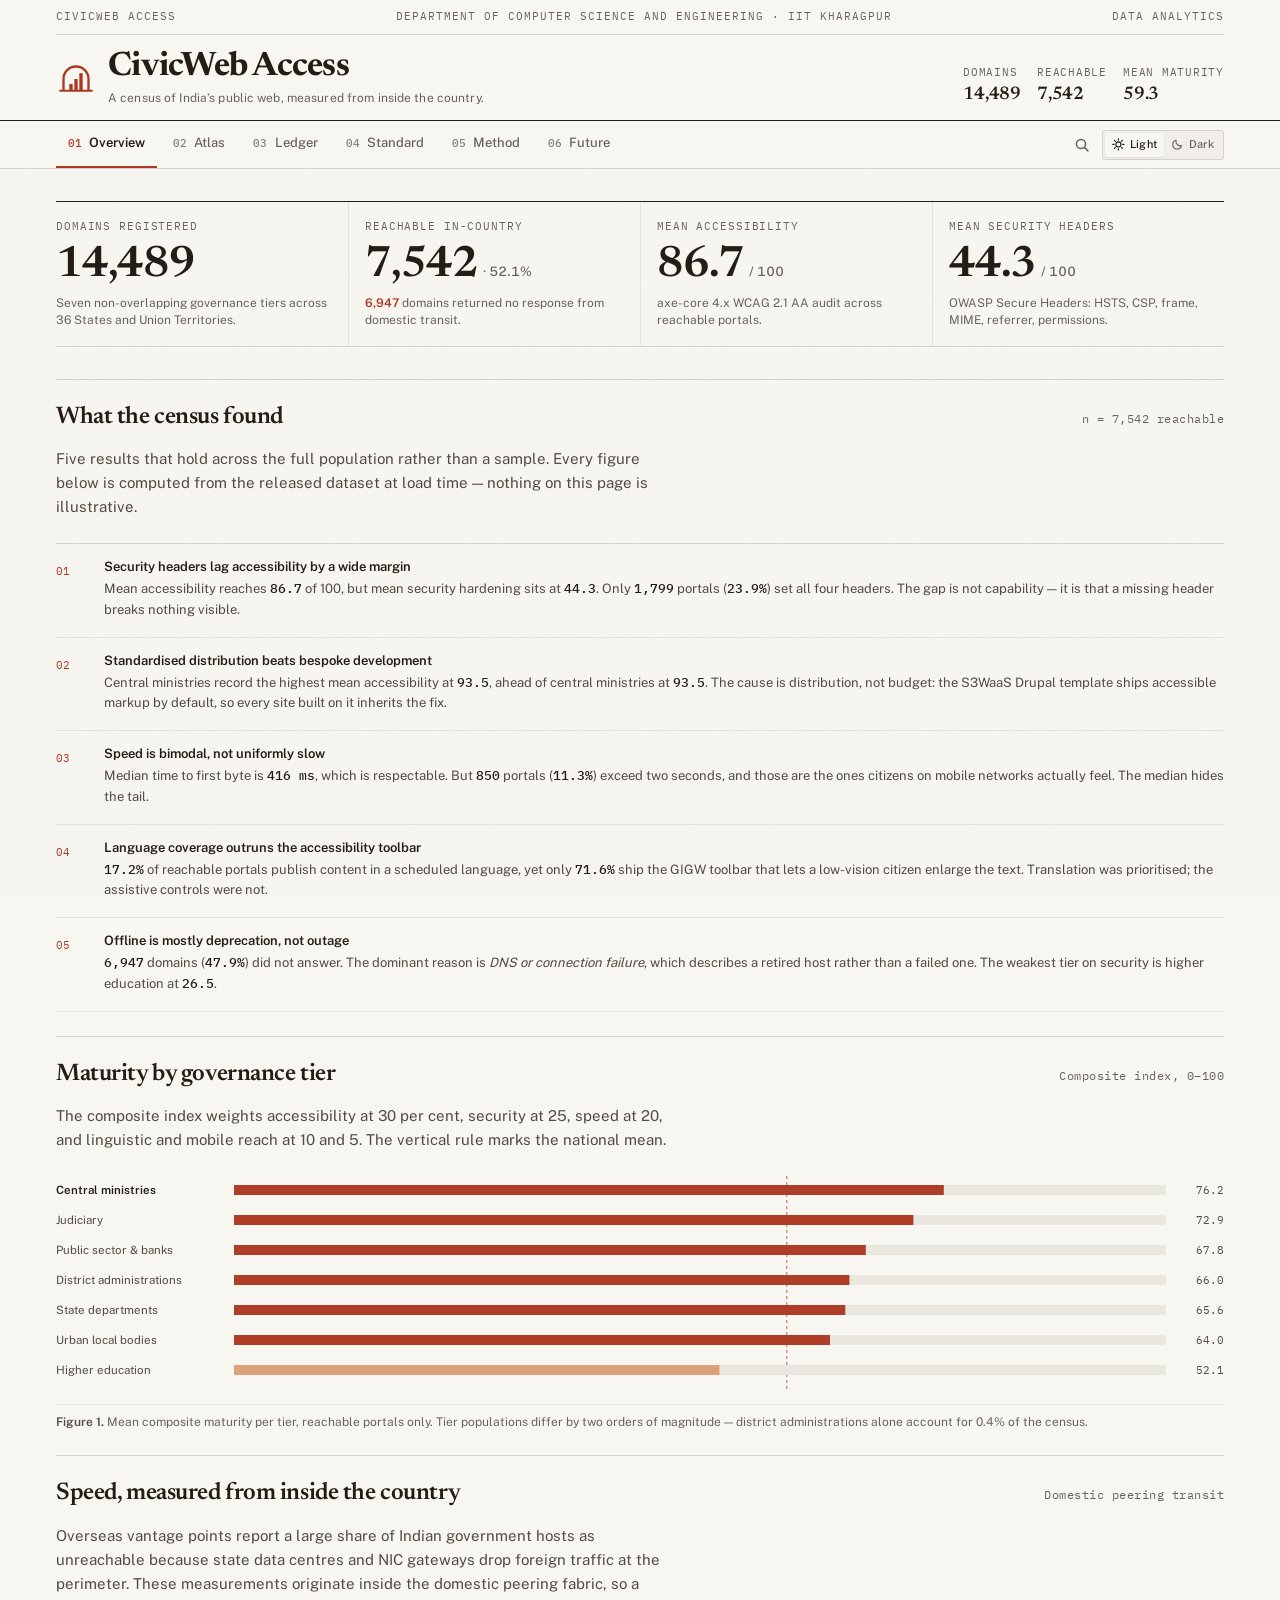
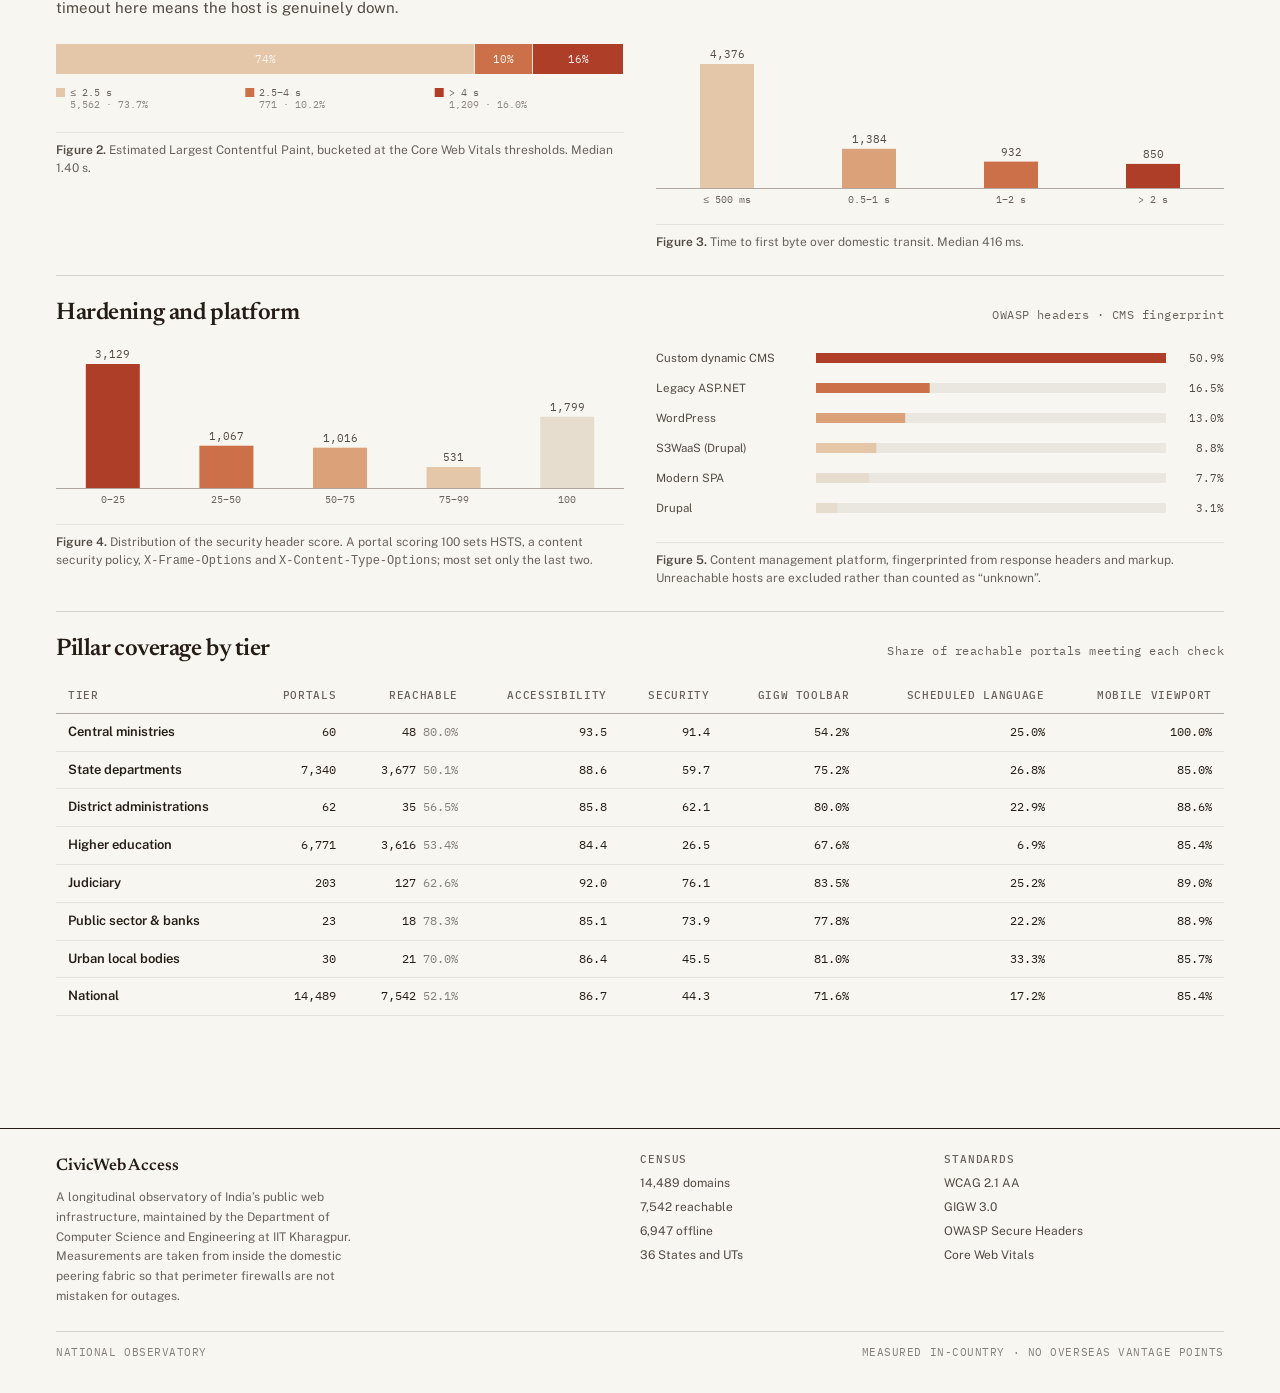
==== commit c851568d: "Rename to CivicWeb Observatory and solve the unsupported-country problem Rename: BharatGov Access ->" ====
--- a/dashboard/index.html
+++ b/dashboard/index.html
@@ -3,7 +3,7 @@
 <head>
 <meta charset="UTF-8">
 <meta name="viewport" content="width=device-width, initial-scale=1">
-<title>BharatGov Access — National Web Infrastructure Observatory</title>
+<title>CivicWeb Access — National Web Infrastructure Observatory</title>
 <meta name="description" content="A measured census of Indian government web domains, audited from inside the country with axe-core 4.x, real TLS handshakes, the OWASP Secure Headers directive set, and headless-Chromium mobile rendering.">
 <meta name="color-scheme" content="light dark">
 <link rel="stylesheet" href="static/app.css">
@@ -25,7 +25,7 @@
 <header class="masthead">
   <div class="shell">
     <div class="masthead__top">
-      <span>BharatGov Access</span>
+      <span>CivicWeb Access</span>
       <span class="hide-sm">Department of Computer Science and Engineering &middot; IIT Kharagpur</span>
       <span>Data Analytics</span>
     </div>
@@ -44,7 +44,7 @@
           </g>
         </svg>
         <div class="wordmark__text">
-          <div class="wordmark__name">BharatGov Access</div>
+          <div class="wordmark__name">CivicWeb Access</div>
           <p class="wordmark__sub">A census of India&rsquo;s public web, measured from inside the country.</p>
         </div>
       </div>
@@ -538,7 +538,7 @@
               <div class="code__bar"><span>Python 3.9+</span><span>pandas &middot; pyarrow</span></div>
               <pre><span class="k">import</span> pandas <span class="k">as</span> pd
 
-df = pd.read_parquet(<span class="s">"resources/bharatgov_access_clean.parquet"</span>)
+df = pd.read_parquet(<span class="s">"resources/civicweb_observatory_clean.parquet"</span>)
 live = df[df[<span class="s">"is_reachable"</span>]]
 
 <span class="c"># Figure 1 — mean composite maturity per tier</span>
@@ -565,9 +565,9 @@
           <div>
             <h3 class="colophon__h">Release</h3>
             <ul class="colophon__list">
-              <li><code>bharatgov_access_clean.parquet</code></li>
-              <li><code>bharatgov_access_clean.csv</code></li>
-              <li><code>bharatgov_access_clean.json</code></li>
+              <li><code>civicweb_observatory_clean.parquet</code></li>
+              <li><code>civicweb_observatory_clean.csv</code></li>
+              <li><code>civicweb_observatory_clean.json</code></li>
             </ul>
           </div>
           <div>
@@ -583,7 +583,7 @@
             <h3 class="colophon__h">Cite as</h3>
             <p class="colophon__body" style="margin-top:0">
               Agarwal, P., Bairagi, A. K., &amp; Yaduraj, V. N. (2026).
-              <em>BharatGov Access: a census-scale observatory of Indian public web infrastructure.</em>
+              <em>CivicWeb Access: a census-scale observatory of Indian public web infrastructure.</em>
               Department of Computer Science and Engineering, IIT Kharagpur.
             </p>
           </div>
@@ -658,15 +658,31 @@
           <span class="section__note">Derived from real cloud regions</span>
         </div>
         <p class="section__lede" style="margin-bottom:var(--s4)">
-          A country is marked operational only when a datacentre physically inside it exists. Where none
-          exists, the country is marked planned or unsupported rather than measured from a neighbour,
-          because a foreign probe cannot support a domestic claim.
+          A country is <b>operational</b> when we have measured from a datacentre inside it, and
+          <b>available</b> when such a datacentre exists but we have not measured yet. Where no cloud
+          operates, the country needs a <b>resident probe</b> &mdash; a machine placed in-country, which is
+          how the India census began. A foreign probe is never substituted, because it cannot support a
+          domestic claim.
         </p>
 
         <div class="world-wrap">
           <svg class="world-map" id="world-map" viewBox="0 0 1000 500" role="img"
                aria-label="World map of measurement probe availability by country"></svg>
           <div class="world-legend" id="world-legend"></div>
+        </div>
+
+        <h4 class="panel__h" style="margin-top:var(--s5)">Cloud providers modelled</h4>
+        <div class="table-wrap" style="margin-bottom:var(--s4)">
+          <table class="table" id="world-providers">
+            <thead>
+              <tr>
+                <th>Provider</th><th class="num">Regions</th>
+                <th class="num">Countries</th><th class="num">Cheapest / hr</th>
+                <th>Note</th>
+              </tr>
+            </thead>
+            <tbody></tbody>
+          </table>
         </div>
 
         <div class="world-filters" id="world-filters" role="group" aria-label="Filter countries by status"></div>
@@ -700,6 +716,27 @@
           </table>
         </div>
         <p class="future-note" id="global-note"></p>
+
+        <h4 class="panel__h" style="margin-top:var(--s6)">By sector</h4>
+        <div class="table-wrap">
+          <table class="table" id="global-sectors">
+            <thead>
+              <tr>
+                <th>Sector</th><th class="num">Domains</th>
+                <th class="num">Reachable</th><th class="num">Accessibility</th>
+                <th class="num">Security</th><th class="num">Maturity</th>
+                <th class="num">Median TTFB</th>
+              </tr>
+            </thead>
+            <tbody></tbody>
+          </table>
+        </div>
+        <p class="future-note">
+          Sector is inferred from the hostname, which is reliable for dedicated
+          domains (<code>health.</code>, <code>court.</code>) but puts general
+          portals in <em>general</em>. A sector with no reachable domains shows
+          &ldquo;not measured&rdquo; rather than a zero.
+        </p>
       </div>
 
       <!-- D. Dimensions -->
@@ -760,7 +797,7 @@
   <div class="shell">
     <div class="colophon__grid">
       <div>
-        <div class="colophon__title">BharatGov Access</div>
+        <div class="colophon__title">CivicWeb Access</div>
         <p class="colophon__body">
           A longitudinal observatory of India&rsquo;s public web infrastructure, maintained by the
           Department of Computer Science and Engineering at IIT Kharagpur. Measurements are taken from inside the domestic
@@ -808,7 +845,7 @@
     <p class="prose">
       This observatory renders its figures from the released dataset in the browser. Enable JavaScript to
       view the charts, or read the same numbers directly from
-      <code>resources/bharatgov_access_clean.parquet</code>.
+      <code>resources/civicweb_observatory_clean.parquet</code>.
     </p>
   </div>
 </noscript>
--- a/dashboard/static/app.css
+++ b/dashboard/static/app.css
@@ -2038,8 +2038,9 @@
 }
 
 .future-badge--operational { color: var(--data-5); }
-.future-badge--planned { color: var(--ink-3); }
-.future-badge--unsupported { color: var(--oxide); }
+.future-badge--available { color: var(--data-4); }
+.future-badge--resident_required { color: var(--data-2); }
+.future-badge--out_of_scope { color: var(--ink-3); }
 .future-badge--provisioning { color: var(--data-3); }
 .future-badge--temporarily_unavailable { color: var(--data-2); }
 
@@ -2280,10 +2281,11 @@
 }
 
 .world-country--operational { fill: var(--data-5); }
-.world-country--planned { fill: var(--data-3); }
-.world-country--unsupported { fill: var(--paper-3); }
-.world-country--provisioning { fill: var(--data-4); }
-.world-country--temporarily_unavailable { fill: var(--data-2); }
+.world-country--available { fill: var(--data-4); }
+.world-country--resident_required { fill: var(--data-2); }
+.world-country--out_of_scope { fill: var(--paper-3); }
+.world-country--provisioning { fill: var(--data-3); }
+.world-country--temporarily_unavailable { fill: var(--data-1); }
 
 .world-country:hover {
   stroke: var(--ink);
@@ -2323,8 +2325,9 @@
 }
 
 .world-legend__swatch--operational { background: var(--data-5); }
-.world-legend__swatch--planned { background: var(--data-3); }
-.world-legend__swatch--unsupported { background: var(--paper-3); }
+.world-legend__swatch--available { background: var(--data-4); }
+.world-legend__swatch--resident_required { background: var(--data-2); }
+.world-legend__swatch--out_of_scope { background: var(--paper-3); }
 
 .world-filters {
   display: flex;
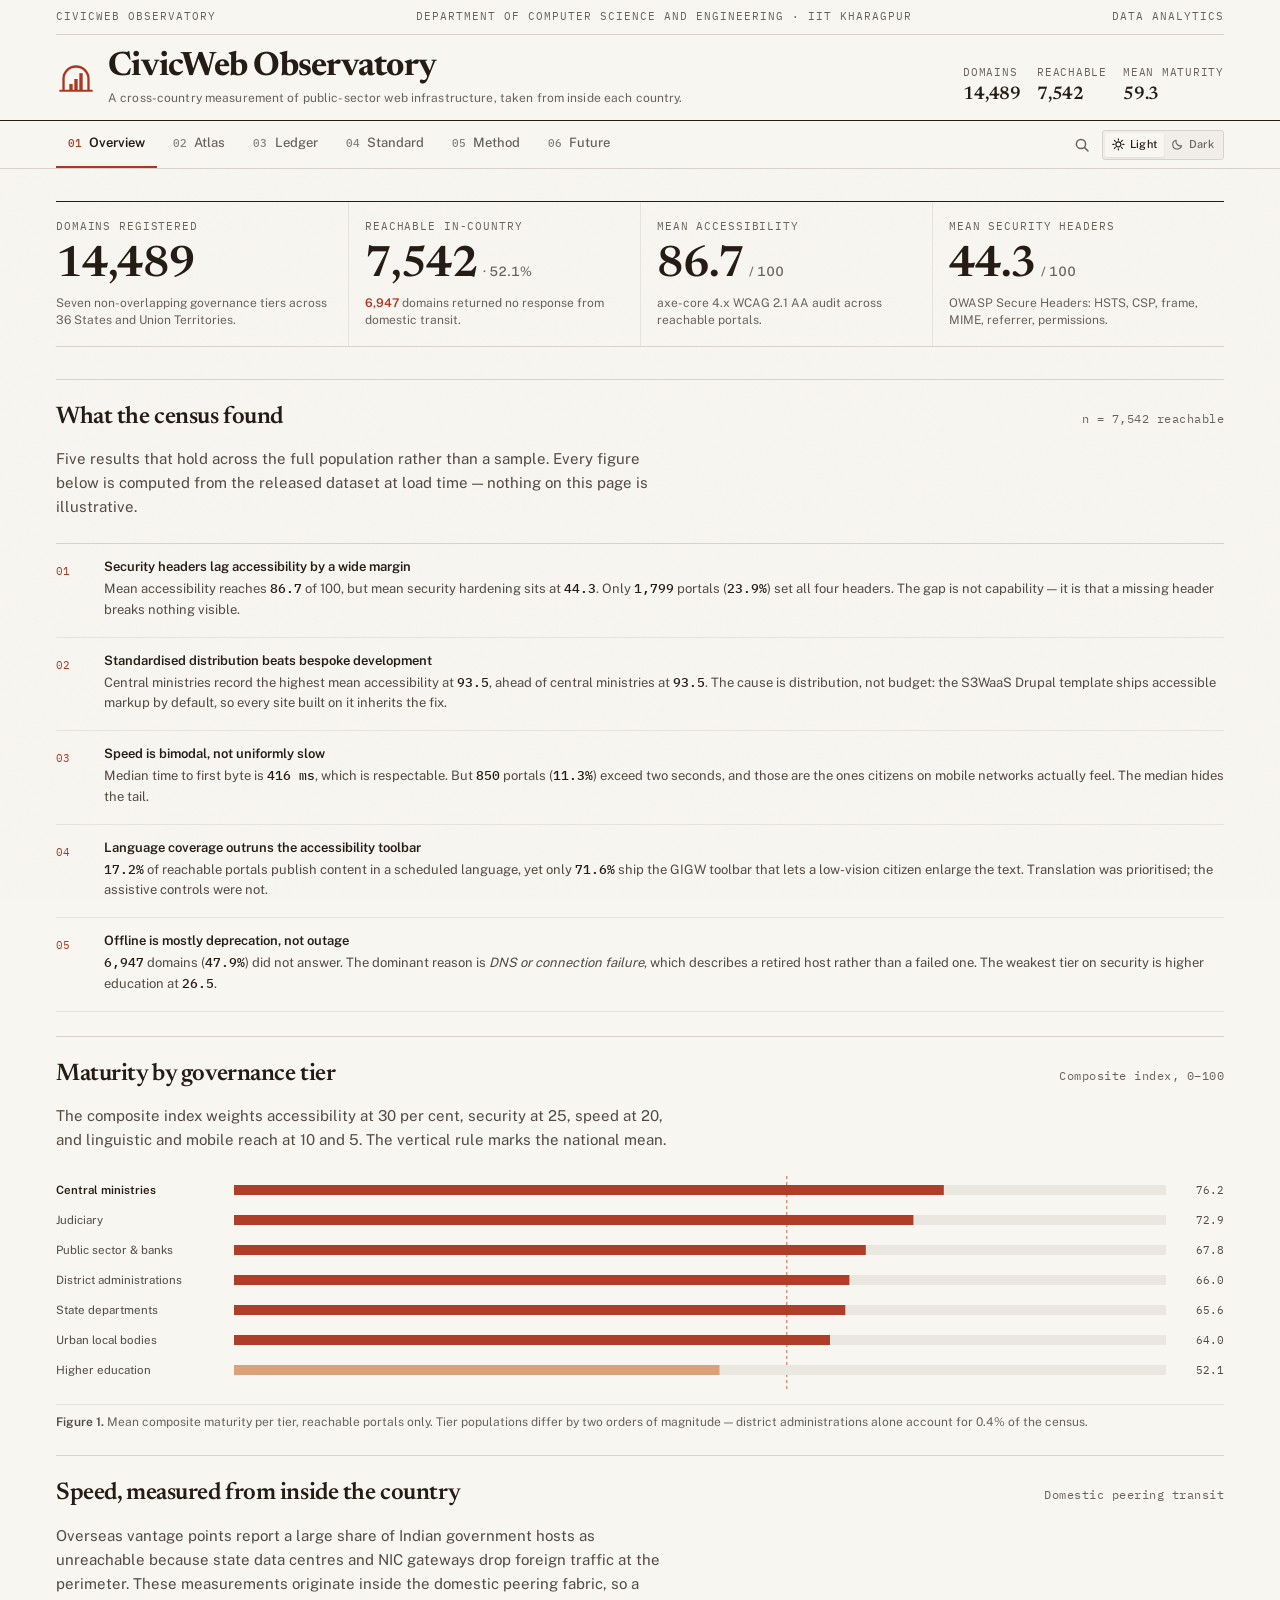
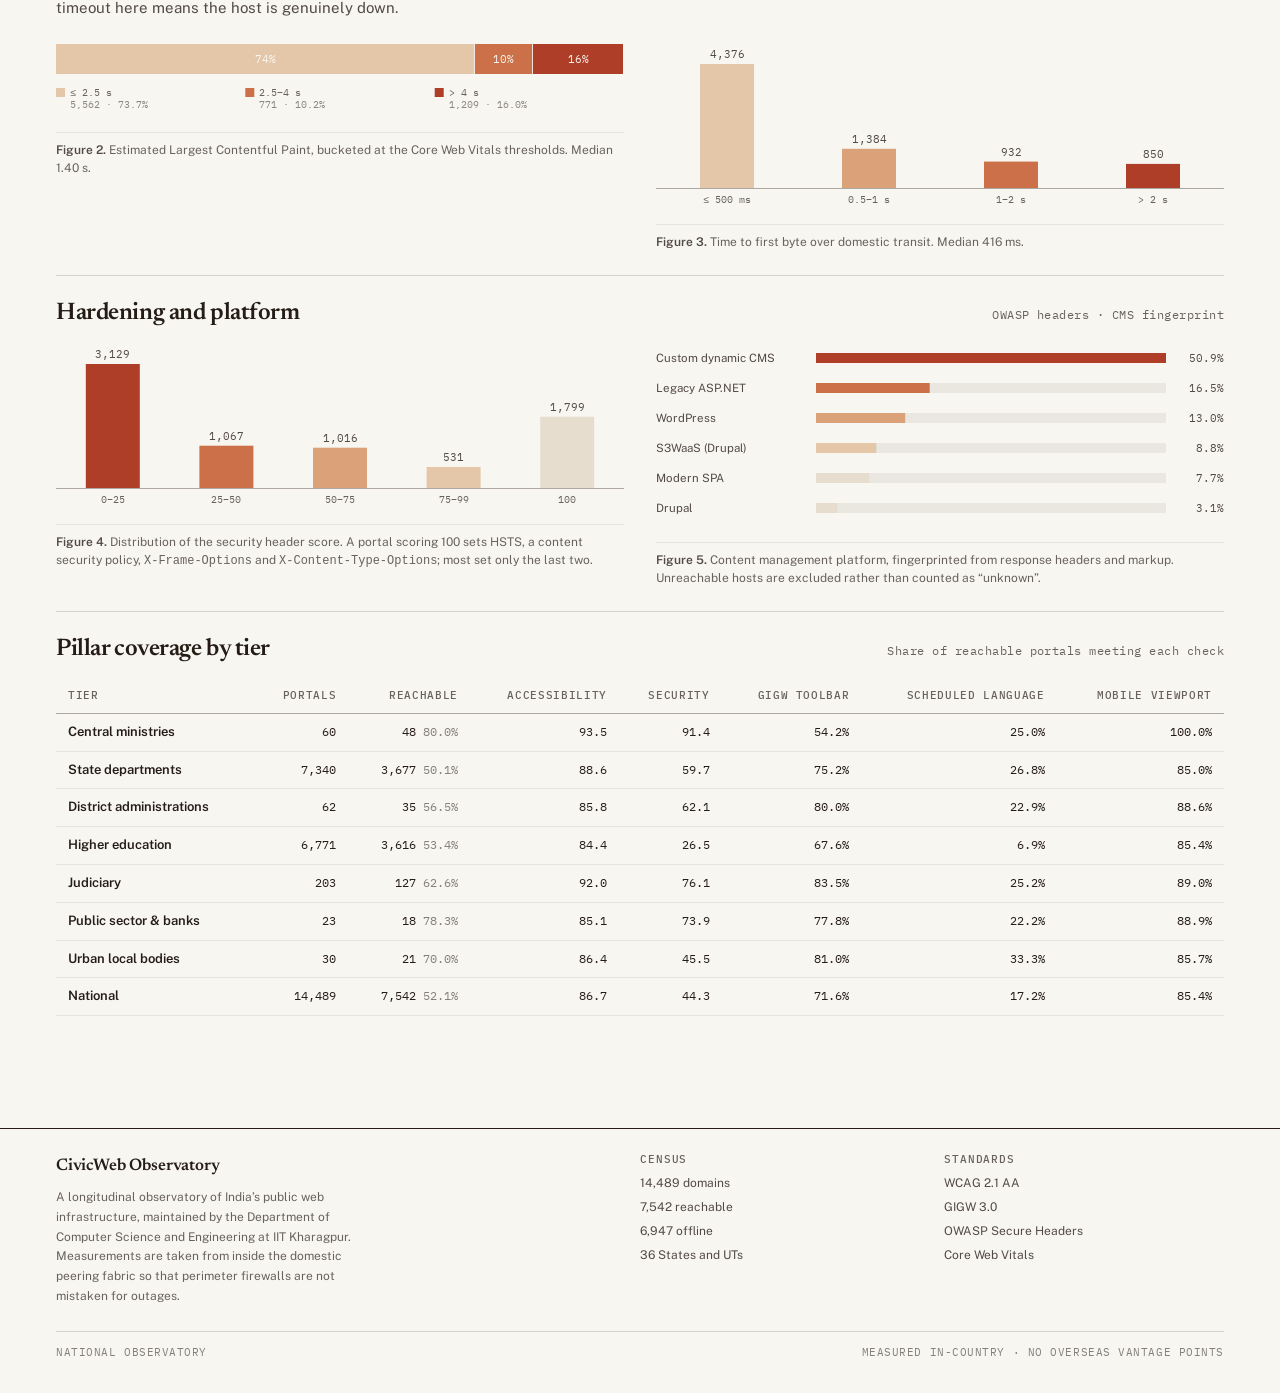
==== commit d2cd790a: "Finish the rename: CivicWeb Access -> CivicWeb Observatory The first pass produced 'CivicWeb Access'" ====
--- a/dashboard/index.html
+++ b/dashboard/index.html
@@ -3,7 +3,7 @@
 <head>
 <meta charset="UTF-8">
 <meta name="viewport" content="width=device-width, initial-scale=1">
-<title>CivicWeb Access — National Web Infrastructure Observatory</title>
+<title>CivicWeb Observatory — Global Public Web Infrastructure Observatory</title>
 <meta name="description" content="A measured census of Indian government web domains, audited from inside the country with axe-core 4.x, real TLS handshakes, the OWASP Secure Headers directive set, and headless-Chromium mobile rendering.">
 <meta name="color-scheme" content="light dark">
 <link rel="stylesheet" href="static/app.css">
@@ -25,7 +25,7 @@
 <header class="masthead">
   <div class="shell">
     <div class="masthead__top">
-      <span>CivicWeb Access</span>
+      <span>CivicWeb Observatory</span>
       <span class="hide-sm">Department of Computer Science and Engineering &middot; IIT Kharagpur</span>
       <span>Data Analytics</span>
     </div>
@@ -44,8 +44,8 @@
           </g>
         </svg>
         <div class="wordmark__text">
-          <div class="wordmark__name">CivicWeb Access</div>
-          <p class="wordmark__sub">A census of India&rsquo;s public web, measured from inside the country.</p>
+          <div class="wordmark__name">CivicWeb Observatory</div>
+          <p class="wordmark__sub">A cross-country measurement of public-sector web infrastructure, taken from inside each country.</p>
         </div>
       </div>
 
@@ -583,7 +583,7 @@
             <h3 class="colophon__h">Cite as</h3>
             <p class="colophon__body" style="margin-top:0">
               Agarwal, P., Bairagi, A. K., &amp; Yaduraj, V. N. (2026).
-              <em>CivicWeb Access: a census-scale observatory of Indian public web infrastructure.</em>
+              <em>CivicWeb Observatory: a census-scale observatory of Indian public web infrastructure.</em>
               Department of Computer Science and Engineering, IIT Kharagpur.
             </p>
           </div>
@@ -797,7 +797,7 @@
   <div class="shell">
     <div class="colophon__grid">
       <div>
-        <div class="colophon__title">CivicWeb Access</div>
+        <div class="colophon__title">CivicWeb Observatory</div>
         <p class="colophon__body">
           A longitudinal observatory of India&rsquo;s public web infrastructure, maintained by the
           Department of Computer Science and Engineering at IIT Kharagpur. Measurements are taken from inside the domestic
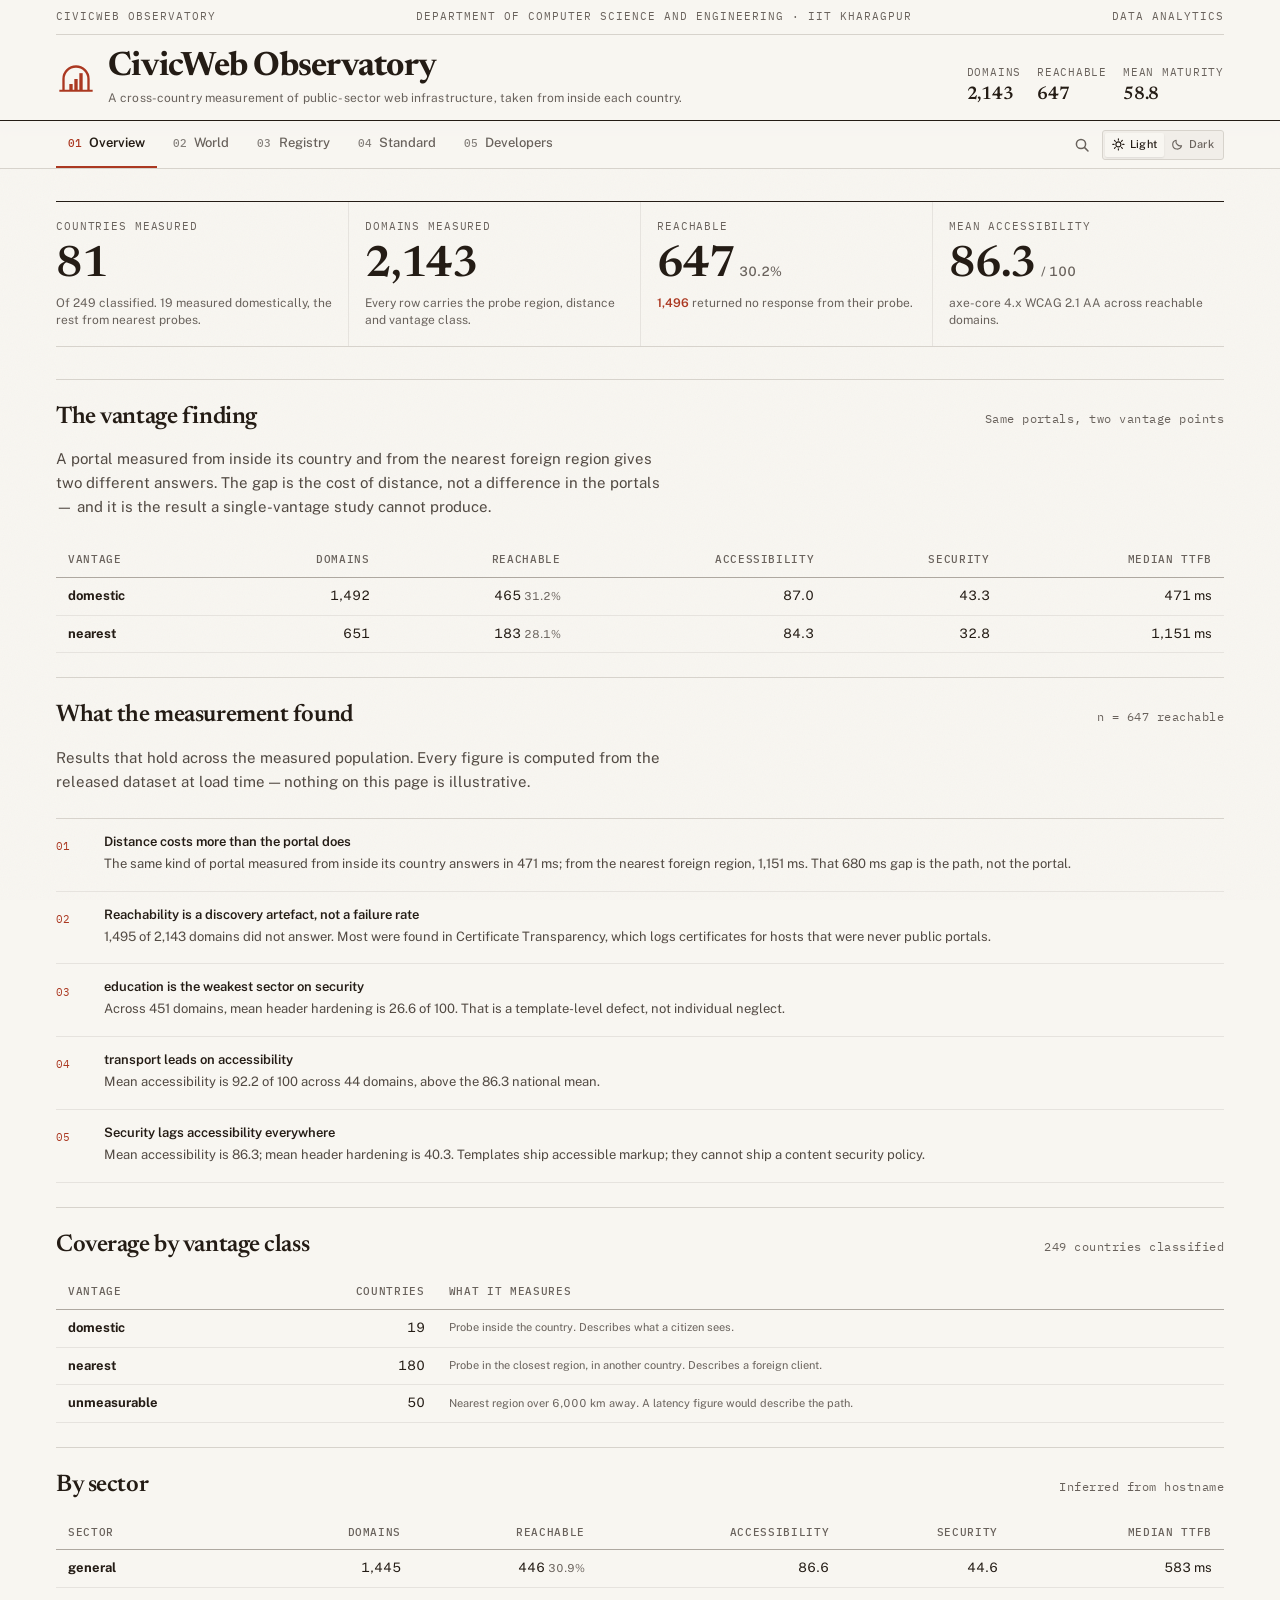
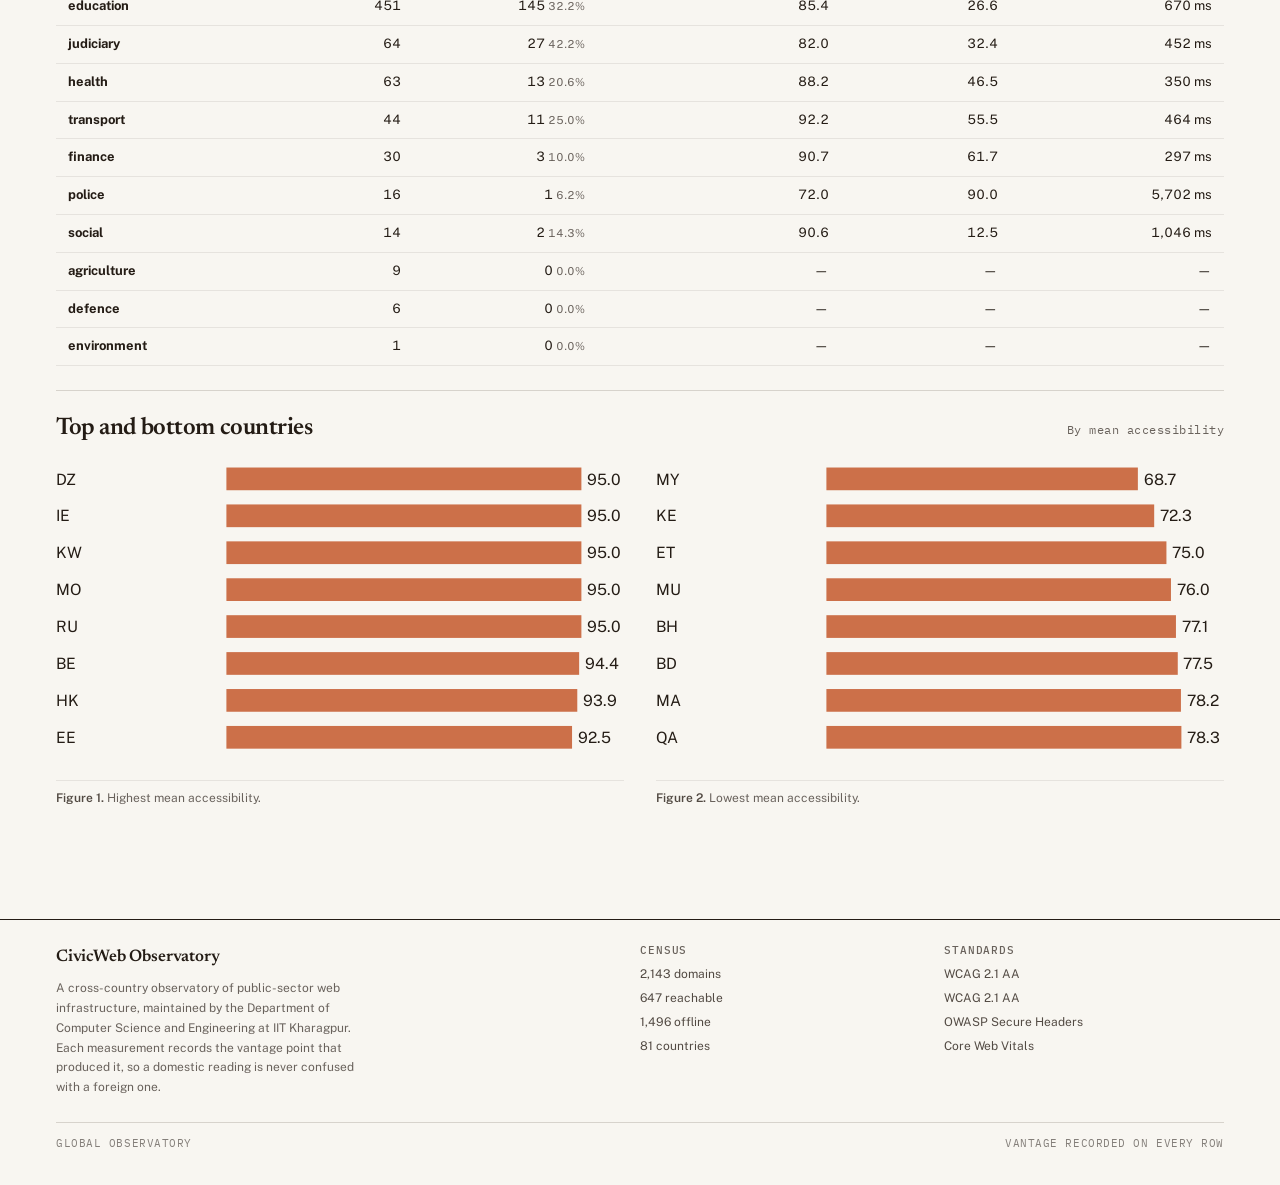
==== commit cf9d1a46: "Restructure the site as a global observatory, not an India census with a Future tab The Future tab w" ====
--- a/dashboard/index.html
+++ b/dashboard/index.html
@@ -4,17 +4,15 @@
 <meta charset="UTF-8">
 <meta name="viewport" content="width=device-width, initial-scale=1">
 <title>CivicWeb Observatory — Global Public Web Infrastructure Observatory</title>
-<meta name="description" content="A measured census of Indian government web domains, audited from inside the country with axe-core 4.x, real TLS handshakes, the OWASP Secure Headers directive set, and headless-Chromium mobile rendering.">
+<meta name="description" content="A cross-country measurement of public-sector web infrastructure across 81 countries, using axe-core 4.x, real TLS handshakes, the OWASP Secure Headers directive set, and headless-Chromium mobile rendering.">
 <meta name="color-scheme" content="light dark">
 <link rel="stylesheet" href="static/app.css">
 <link rel="icon" href="static/favicon.svg" type="image/svg+xml">
 <link rel="apple-touch-icon" href="static/favicon.svg">
 <script src="static/dataset.js" defer></script>
-<script src="static/future.js" defer></script>
 <script src="static/world.js" defer></script>
 <script src="static/world_map.js" defer></script>
 <script src="static/global.js" defer></script>
-<script src="static/india_map.js" defer></script>
 <script src="static/app.js" defer></script>
 </head>
 <body>
@@ -65,20 +63,17 @@
       <button class="rail__btn" role="tab" id="tab-overview" aria-controls="view-overview" aria-selected="true" data-view="overview">
         <span class="rail__num">01</span>Overview
       </button>
-      <button class="rail__btn" role="tab" id="tab-atlas" aria-controls="view-atlas" aria-selected="false" tabindex="-1" data-view="atlas">
-        <span class="rail__num">02</span>Atlas
+      <button class="rail__btn" role="tab" id="tab-world" aria-controls="view-world" aria-selected="false" tabindex="-1" data-view="world">
+        <span class="rail__num">02</span>World
       </button>
-      <button class="rail__btn" role="tab" id="tab-ledger" aria-controls="view-ledger" aria-selected="false" tabindex="-1" data-view="ledger">
-        <span class="rail__num">03</span>Ledger
+      <button class="rail__btn" role="tab" id="tab-registry" aria-controls="view-registry" aria-selected="false" tabindex="-1" data-view="registry">
+        <span class="rail__num">03</span>Registry
       </button>
       <button class="rail__btn" role="tab" id="tab-standard" aria-controls="view-standard" aria-selected="false" tabindex="-1" data-view="standard">
         <span class="rail__num">04</span>Standard
       </button>
-      <button class="rail__btn" role="tab" id="tab-method" aria-controls="view-method" aria-selected="false" tabindex="-1" data-view="method">
-        <span class="rail__num">05</span>Method
-      </button>
-      <button class="rail__btn" role="tab" id="tab-future" aria-controls="view-future" aria-selected="false" tabindex="-1" data-view="future">
-        <span class="rail__num">06</span>Future
+      <button class="rail__btn" role="tab" id="tab-developers" aria-controls="view-developers" aria-selected="false" tabindex="-1" data-view="developers">
+        <span class="rail__num">05</span>Developers
       </button>
 
       <div class="rail__spacer"></div>
@@ -116,26 +111,26 @@
     <!-- ======================================================== 01 OVERVIEW -->
     <section class="view" id="view-overview" role="tabpanel" aria-labelledby="tab-overview" tabindex="0">
 
-      <div class="band" aria-label="Headline census figures">
+      <div class="band" aria-label="Headline figures">
         <div class="band__cell">
-          <span class="band__label">Domains registered</span>
+          <span class="band__label">Countries measured</span>
+          <div class="band__value" data-bind="countries">&mdash;</div>
+          <p class="band__note">Of 249 classified. 19 measured domestically, the rest from nearest probes.</p>
+        </div>
+        <div class="band__cell">
+          <span class="band__label">Domains measured</span>
           <div class="band__value" data-bind="total">&mdash;</div>
-          <p class="band__note">Seven non-overlapping governance tiers across 36 States and Union Territories.</p>
+          <p class="band__note">Every row carries the probe region, distance and vantage class.</p>
         </div>
         <div class="band__cell">
-          <span class="band__label">Reachable in-country</span>
+          <span class="band__label">Reachable</span>
           <div class="band__value"><span data-bind="reachable">&mdash;</span><span class="band__unit" data-bind="reachablePct">&mdash;</span></div>
-          <p class="band__note"><em data-bind="unreachable">&mdash;</em> domains returned no response from domestic transit.</p>
+          <p class="band__note"><em data-bind="unreachable">&mdash;</em> returned no response from their probe.</p>
         </div>
         <div class="band__cell">
           <span class="band__label">Mean accessibility</span>
           <div class="band__value"><span data-bind="acc">&mdash;</span><span class="band__unit">/ 100</span></div>
-          <p class="band__note">axe-core 4.x WCAG 2.1 AA audit across reachable portals.</p>
-        </div>
-        <div class="band__cell">
-          <span class="band__label">Mean security headers</span>
-          <div class="band__value"><span data-bind="sec">&mdash;</span><span class="band__unit">/ 100</span></div>
-          <p class="band__note">OWASP Secure Headers: HSTS, CSP, frame, MIME, referrer, permissions.</p>
+          <p class="band__note">axe-core 4.x WCAG 2.1 AA across reachable domains.</p>
         </div>
       </div>
 
@@ -143,288 +138,276 @@
 
         <section class="section">
           <div class="section__head">
-            <h2 class="section__title">What the census found</h2>
+            <h2 class="section__title">The vantage finding</h2>
+            <span class="section__note">Same portals, two vantage points</span>
+          </div>
+          <p class="section__lede">
+            A portal measured from inside its country and from the nearest foreign region gives two
+            different answers. The gap is the cost of distance, not a difference in the portals &mdash;
+            and it is the result a single-vantage study cannot produce.
+          </p>
+          <div class="table-wrap">
+            <table class="table" id="overview-vantage">
+              <thead>
+                <tr>
+                  <th>Vantage</th><th class="num">Domains</th>
+                  <th class="num">Reachable</th><th class="num">Accessibility</th>
+                  <th class="num">Security</th><th class="num">Median TTFB</th>
+                </tr>
+              </thead>
+              <tbody></tbody>
+            </table>
+          </div>
+        </section>
+
+        <section class="section">
+          <div class="section__head">
+            <h2 class="section__title">What the measurement found</h2>
             <span class="section__note">n = <span data-bind="reachable">&mdash;</span> reachable</span>
           </div>
           <p class="section__lede">
-            Five results that hold across the full population rather than a sample. Every figure below is
-            computed from the released dataset at load time &mdash; nothing on this page is illustrative.
+            Results that hold across the measured population. Every figure is computed from the released
+            dataset at load time &mdash; nothing on this page is illustrative.
           </p>
           <ol class="findings" id="findings"></ol>
         </section>
 
         <section class="section">
           <div class="section__head">
-            <h2 class="section__title">Maturity by governance tier</h2>
-            <span class="section__note">Composite index, 0&ndash;100</span>
-          </div>
-          <p class="section__lede">
-            The composite index weights accessibility at 30&nbsp;per&nbsp;cent, security at 25, speed at 20,
-            and linguistic and mobile reach at 10 and 5. The vertical rule marks the national mean.
-          </p>
-          <figure class="figure">
-            <div id="chart-tier"></div>
-            <figcaption class="figure__caption">
-              <b>Figure 1.</b> Mean composite maturity per tier, reachable portals only. Tier populations
-              differ by two orders of magnitude &mdash; district administrations alone account for
-              <span data-bind="districtShare">&mdash;</span> of the census.
-            </figcaption>
-          </figure>
-        </section>
-
-        <section class="section">
-          <div class="section__head">
-            <h2 class="section__title">Speed, measured from inside the country</h2>
-            <span class="section__note">Domestic peering transit</span>
-          </div>
-          <p class="section__lede">
-            Overseas vantage points report a large share of Indian government hosts as unreachable because
-            state data centres and NIC gateways drop foreign traffic at the perimeter. These measurements
-            originate inside the domestic peering fabric, so a timeout here means the host is genuinely down.
-          </p>
+            <h2 class="section__title">Coverage by vantage class</h2>
+            <span class="section__note">249 countries classified</span>
+          </div>
+          <div class="table-wrap">
+            <table class="table" id="overview-coverage">
+              <thead>
+                <tr><th>Vantage</th><th class="num">Countries</th><th>What it measures</th></tr>
+              </thead>
+              <tbody></tbody>
+            </table>
+          </div>
+        </section>
+
+        <section class="section">
+          <div class="section__head">
+            <h2 class="section__title">By sector</h2>
+            <span class="section__note">Inferred from hostname</span>
+          </div>
+          <div class="table-wrap">
+            <table class="table" id="overview-sectors">
+              <thead>
+                <tr>
+                  <th>Sector</th><th class="num">Domains</th>
+                  <th class="num">Reachable</th><th class="num">Accessibility</th>
+                  <th class="num">Security</th><th class="num">Median TTFB</th>
+                </tr>
+              </thead>
+              <tbody></tbody>
+            </table>
+          </div>
+        </section>
+
+        <section class="section">
+          <div class="section__head">
+            <h2 class="section__title">Top and bottom countries</h2>
+            <span class="section__note">By mean accessibility</span>
+          </div>
           <div class="split split--even">
             <figure class="figure">
-              <div id="chart-lcp"></div>
-              <figcaption class="figure__caption">
-                <b>Figure 2.</b> Estimated Largest Contentful Paint, bucketed at the Core Web Vitals
-                thresholds. Median <span data-bind="medianLcp">&mdash;</span>.
-              </figcaption>
+              <div id="chart-top-countries"></div>
+              <figcaption class="figure__caption"><b>Figure 1.</b> Highest mean accessibility.</figcaption>
             </figure>
             <figure class="figure">
-              <div id="chart-latency"></div>
-              <figcaption class="figure__caption">
-                <b>Figure 3.</b> Time to first byte over domestic transit. Median
-                <span data-bind="medianLat">&mdash;</span>.
-              </figcaption>
+              <div id="chart-bottom-countries"></div>
+              <figcaption class="figure__caption"><b>Figure 2.</b> Lowest mean accessibility.</figcaption>
             </figure>
           </div>
         </section>
 
-        <section class="section">
-          <div class="section__head">
-            <h2 class="section__title">Hardening and platform</h2>
-            <span class="section__note">OWASP headers &middot; CMS fingerprint</span>
-          </div>
-          <div class="split split--even">
-            <figure class="figure">
-              <div id="chart-sec"></div>
-              <figcaption class="figure__caption">
-                <b>Figure 4.</b> Distribution of the security header score. A portal scoring 100 sets HSTS,
-                a content security policy, <code>X-Frame-Options</code> and
-                <code>X-Content-Type-Options</code>; most set only the last two.
-              </figcaption>
-            </figure>
-            <figure class="figure">
-              <div id="chart-arch"></div>
-              <figcaption class="figure__caption">
-                <b>Figure 5.</b> Content management platform, fingerprinted from response headers and
-                markup. Unreachable hosts are excluded rather than counted as &ldquo;unknown&rdquo;.
-              </figcaption>
-            </figure>
-          </div>
-        </section>
-
-        <section class="section">
-          <div class="section__head">
-            <h2 class="section__title">Pillar coverage by tier</h2>
-            <span class="section__note">Share of reachable portals meeting each check</span>
-          </div>
-          <div class="ledger-scroll">
-            <table class="ledger" id="tier-matrix">
-              <thead>
-                <tr>
-                  <th scope="col">Tier</th>
-                  <th scope="col" style="text-align:right">Portals</th>
-                  <th scope="col" style="text-align:right">Reachable</th>
-                  <th scope="col" style="text-align:right">Accessibility</th>
-                  <th scope="col" style="text-align:right">Security</th>
-                  <th scope="col" style="text-align:right">GIGW toolbar</th>
-                  <th scope="col" style="text-align:right">Scheduled language</th>
-                  <th scope="col" style="text-align:right">Mobile viewport</th>
-                </tr>
-              </thead>
-              <tbody id="tier-matrix-body"></tbody>
-            </table>
-          </div>
-        </section>
-
       </div>
     </section>
 
-    <!-- =========================================================== 02 ATLAS -->
-    <section class="view" id="view-atlas" role="tabpanel" aria-labelledby="tab-atlas" tabindex="0" hidden>
+    <!-- =========================================================== 02 WORLD -->
+    <section class="view" id="view-world" role="tabpanel" aria-labelledby="tab-world" tabindex="0" hidden>
       <div class="section" style="border-top:0; padding-top:0">
         <div class="section__head">
-          <h2 class="section__title">State and Union Territory atlas</h2>
-          <span class="section__note">Choropleth &middot; mean composite maturity</span>
+          <h2 class="section__title">World coverage</h2>
+          <span class="section__note">249 countries &middot; 81 measured</span>
         </div>
         <p class="section__lede">
-          Boundaries are Census of India state outlines, projected and simplified for the web. Fill encodes
-          the mean composite maturity of every reachable portal registered to that State or Union Territory.
-          Select a state to open its dossier.
+          Every country is classified by the vantage point that measured it. A
+          <b>domestic</b> probe sits inside the country and describes what a citizen sees. A
+          <b>nearest</b> probe sits in the closest available region and describes what a foreign
+          client sees. The two are never conflated.
         </p>
       </div>
 
-      <div class="atlas">
-        <div class="map-wrap">
-          <svg class="map-svg" id="india-map" viewBox="0 0 620 700" role="group" aria-label="Choropleth of Indian States and Union Territories by mean web maturity"></svg>
-          <div class="legend">
-            <span class="legend__title">Maturity</span>
-            <div class="legend__ramp" id="map-legend-ramp"></div>
-            <div class="legend__scale" style="flex:1 1 8rem">
-              <span data-bind="mapMin">&mdash;</span>
-              <span data-bind="mapMax">&mdash;</span>
-            </div>
-          </div>
-          <p class="figure__caption" style="border-top:0; padding-top:var(--s2)">
-            States with no registered portal are left unfilled. Hover or focus a state for its figures;
-            press <kbd>Enter</kbd> to pin it to the dossier.
-          </p>
-        </div>
-
-        <div class="dossier" id="dossier">
+      <div class="world-wrap">
+        <svg class="world-map" id="world-map" viewBox="0 0 1000 500" role="img"
+             aria-label="World map of measurement coverage by vantage class"></svg>
+        <div class="world-legend" id="world-legend"></div>
+      </div>
+
+      <div class="world-filters" id="world-filters" role="group" aria-label="Filter countries by status"></div>
+
+      <div class="atlas" style="margin-top: var(--s5)">
+        <div class="dossier" id="country-dossier">
           <div class="dossier__head">
-            <h3 class="dossier__name" id="dossier-name">&mdash;</h3>
-            <span class="dossier__rank" id="dossier-rank"></span>
+            <h3 class="dossier__name" id="country-name">&mdash;</h3>
+            <span class="dossier__rank" id="country-vantage"></span>
           </div>
           <div class="dossier__grid">
             <div class="dossier__cell">
-              <span class="dossier__k">Portals</span>
-              <div class="dossier__v" id="dossier-portals">&mdash;</div>
+              <span class="dossier__k">Domains</span>
+              <div class="dossier__v" id="country-domains">&mdash;</div>
             </div>
             <div class="dossier__cell">
               <span class="dossier__k">Reachable</span>
-              <div class="dossier__v" id="dossier-reach">&mdash;</div>
+              <div class="dossier__v" id="country-reach">&mdash;</div>
+            </div>
+            <div class="dossier__cell">
+              <span class="dossier__k">Accessibility</span>
+              <div class="dossier__v" id="country-acc">&mdash;</div>
+            </div>
+            <div class="dossier__cell">
+              <span class="dossier__k">Security</span>
+              <div class="dossier__v" id="country-sec">&mdash;</div>
             </div>
             <div class="dossier__cell">
               <span class="dossier__k">Maturity</span>
-              <div class="dossier__v" id="dossier-maturity">&mdash;</div>
-            </div>
-            <div class="dossier__cell">
-              <span class="dossier__k">Accessibility</span>
-              <div class="dossier__v" id="dossier-acc">&mdash;</div>
-            </div>
-            <div class="dossier__cell">
-              <span class="dossier__k">Security headers</span>
-              <div class="dossier__v" id="dossier-sec">&mdash;</div>
+              <div class="dossier__v" id="country-mat">&mdash;</div>
             </div>
             <div class="dossier__cell">
               <span class="dossier__k">Median TTFB</span>
-              <div class="dossier__v" id="dossier-lat">&mdash;</div>
+              <div class="dossier__v" id="country-ttfb">&mdash;</div>
             </div>
           </div>
-
-          <div class="meters" id="dossier-meters"></div>
-
+          <p class="dossier__note" id="country-note"></p>
           <div style="margin-top: var(--s4); display:flex; gap: var(--s2); flex-wrap: wrap">
-            <button class="btn" type="button" id="dossier-open-ledger">
+            <button class="btn" type="button" id="country-open-registry">
               <svg viewBox="0 0 16 16" fill="none" stroke="currentColor" stroke-width="1.5" aria-hidden="true"><circle cx="7" cy="7" r="4.6"/><path d="M10.4 10.4L14 14" stroke-linecap="round"/></svg>
-              Open in ledger
+              Open in registry
             </button>
-            <button class="btn" type="button" id="dossier-copy">Copy state summary</button>
-          </div>
+            <button class="btn" type="button" id="country-copy">Copy summary</button>
+          </div>
+        </div>
+
+        <div class="stack">
+          <h3 class="section__title" style="font-size:var(--fs-h3); font-family:var(--font-ui); font-weight:600">
+            What each vantage class can claim
+          </h3>
+          <div class="table-wrap">
+            <table class="table" id="world-vantages">
+              <thead>
+                <tr><th>Vantage</th><th class="num">Countries</th><th>What it measures</th></tr>
+              </thead>
+              <tbody></tbody>
+            </table>
+          </div>
+          <p class="future-note">
+            A portal measured from both inside and outside its country answers how much of its measured
+            quality is the portal and how much is the path to it. That comparison is the contribution.
+          </p>
         </div>
       </div>
 
       <section class="section" style="margin-top: var(--s6)">
         <div class="section__head">
-          <h2 class="section__title">Ranking</h2>
-          <span class="section__note">All States and Union Territories</span>
+          <h2 class="section__title">Country ranking</h2>
+          <span class="section__note">Measured countries, by accessibility</span>
         </div>
         <div class="ledger-scroll">
-          <table class="ledger" id="state-rank">
+          <table class="ledger" id="country-rank">
             <thead>
               <tr>
                 <th scope="col" style="width:3rem">#</th>
-                <th scope="col">State or UT</th>
-                <th scope="col" style="text-align:right">Portals</th>
-                <th scope="col" style="text-align:right">Maturity</th>
+                <th scope="col">Country</th>
+                <th scope="col">Vantage</th>
+                <th scope="col" style="text-align:right">Domains</th>
+                <th scope="col" style="text-align:right">Reachable</th>
                 <th scope="col" style="text-align:right">Accessibility</th>
                 <th scope="col" style="text-align:right">Security</th>
                 <th scope="col" style="text-align:right">Median TTFB</th>
               </tr>
             </thead>
-            <tbody id="state-rank-body"></tbody>
+            <tbody id="country-rank-body"></tbody>
           </table>
         </div>
       </section>
     </section>
 
-    <!-- ========================================================== 03 LEDGER -->
-    <section class="view" id="view-ledger" role="tabpanel" aria-labelledby="tab-ledger" tabindex="0" hidden>
+    <!-- ========================================================= 03 REGISTRY -->
+    <section class="view" id="view-registry" role="tabpanel" aria-labelledby="tab-registry" tabindex="0" hidden>
       <div class="section" style="border-top:0; padding-top:0">
         <div class="section__head">
-          <h2 class="section__title">Domain ledger</h2>
-          <span class="section__note">Full census &middot; 20 columns</span>
+          <h2 class="section__title">Domain registry</h2>
+          <span class="section__note">Every measured domain</span>
         </div>
         <p class="section__lede">
-          Every registered domain with its measured values. Offline hosts keep their diagnostic reason
-          instead of a zero score, so a missing number always means &ldquo;not measured&rdquo; rather than
-          &ldquo;measured as zero&rdquo;.
+          Every domain with its measured values and the probe that produced them. A domain that did not
+          answer keeps its diagnostic reason instead of a zero score, so a missing number always means
+          &ldquo;not measured&rdquo; rather than &ldquo;measured as zero&rdquo;.
         </p>
       </div>
 
       <div class="ledger-tools">
         <div class="field">
-          <label class="field__label" for="ledger-search">Search</label>
-          <input class="input input--search" id="ledger-search" type="search" placeholder="domain, entity, district&hellip;" autocomplete="off">
+          <label class="field__label" for="registry-search">Search</label>
+          <input class="input input--search" id="registry-search" type="search"
+                 placeholder="domain, entity, country&hellip;" autocomplete="off">
         </div>
         <div class="field">
-          <label class="field__label" for="ledger-tier">Tier</label>
-          <select class="select" id="ledger-tier">
+          <label class="field__label" for="registry-tier">Tier</label>
+          <select class="select" id="registry-tier">
             <option value="all">All tiers</option>
           </select>
         </div>
         <div class="field">
-          <label class="field__label" for="ledger-status">Status</label>
-          <select class="select" id="ledger-status">
+          <label class="field__label" for="registry-status">Status</label>
+          <select class="select" id="registry-status">
             <option value="all">All</option>
             <option value="reachable" selected>Reachable</option>
             <option value="unreachable">Unreachable</option>
           </select>
         </div>
         <div class="field">
-          <label class="field__label" for="ledger-sort">Sort</label>
-          <select class="select" id="ledger-sort">
-            <option value="maturity">Maturity, high to low</option>
-            <option value="maturity-asc">Maturity, low to high</option>
-            <option value="acc">Accessibility</option>
-            <option value="sec">Security headers</option>
-            <option value="latency">Latency, low to high</option>
+          <label class="field__label" for="registry-sort">Sort</label>
+          <select class="select" id="registry-sort">
             <option value="domain">Domain, A to Z</option>
+            <option value="acc">Accessibility, high to low</option>
+            <option value="sec">Security, high to low</option>
+            <option value="lat">Latency, low to high</option>
           </select>
         </div>
-        <button class="btn" type="button" id="ledger-export">
+        <button class="btn" type="button" id="registry-export">
           <svg viewBox="0 0 16 16" fill="none" stroke="currentColor" stroke-width="1.5" aria-hidden="true"><path d="M8 2v8M4.8 7.2L8 10.4l3.2-3.2M2.5 12.5h11" stroke-linecap="round" stroke-linejoin="round"/></svg>
           Export CSV
         </button>
       </div>
 
       <div class="ledger-scroll">
-        <table class="ledger" id="ledger-table">
+        <table class="ledger" id="registry-table">
           <thead>
             <tr>
               <th scope="col">Domain</th>
-              <th scope="col">Tier &middot; State</th>
-              <th scope="col">Platform</th>
+              <th scope="col">Entity</th>
+              <th scope="col">Tier</th>
+              <th scope="col">Country</th>
+              <th scope="col" style="text-align:right">Reachable</th>
               <th scope="col" style="text-align:right">Access.</th>
               <th scope="col" style="text-align:right">Security</th>
               <th scope="col" style="text-align:right">TTFB</th>
-              <th scope="col" style="text-align:right">LCP</th>
-              <th scope="col">Checks</th>
-              <th scope="col">Status</th>
             </tr>
           </thead>
-          <tbody id="ledger-body"></tbody>
+          <tbody id="registry-body"></tbody>
         </table>
       </div>
 
       <div class="pager">
-        <span class="pager__count" id="ledger-count">&mdash;</span>
+        <span class="pager__count" id="registry-count">&mdash;</span>
         <div class="pager__nav">
-          <button class="btn" type="button" id="ledger-prev">Previous</button>
-          <span class="pager__pos" id="ledger-pos">&mdash;</span>
-          <button class="btn" type="button" id="ledger-next">Next</button>
+          <button class="btn" type="button" id="registry-prev">Previous</button>
+          <span class="pager__pos" id="registry-page">&mdash;</span>
+          <button class="btn" type="button" id="registry-next">Next</button>
         </div>
       </div>
     </section>
@@ -474,7 +457,7 @@
   + 0.10 * multilingual
   + 0.05 * mobile_responsive
   + 0.05 * citizen_services
-  + 0.05 * gigw_toolbar</pre>
+  + 0.05 * s3waas_platform</pre>
           </div>
         </div>
       </section>
@@ -500,292 +483,147 @@
       </section>
     </section>
 
-    <!-- ========================================================== 05 METHOD -->
-    <section class="view" id="view-method" role="tabpanel" aria-labelledby="tab-method" tabindex="0" hidden>
+    <!-- ====================================================== 05 DEVELOPERS -->
+    <section class="view" id="view-developers" role="tabpanel" aria-labelledby="tab-developers" tabindex="0" hidden>
       <div class="section" style="border-top:0; padding-top:0">
         <div class="section__head">
-          <h2 class="section__title">Method and reproduction</h2>
-          <span class="section__note">Versioned release</span>
+          <h2 class="section__title">Developers</h2>
+          <span class="section__note">Dataset &middot; package &middot; CLI</span>
         </div>
         <p class="section__lede">
-          The dataset ships as immutable Parquet, CSV and JSON. Everything on this page is derived from the
-          same release, so a reader can reproduce any figure here without trusting the interface.
+          The dataset ships as Parquet, CSV and JSON, with a Python package and a CLI. Everything on this
+          site is computed from the same release, so any figure can be reproduced without trusting the
+          interface.
         </p>
       </div>
 
-      <div class="split split--wide-left">
-        <div class="stack">
-          <section>
-            <h3 class="section__title" style="font-size:var(--fs-h3); font-family:var(--font-ui); font-weight:600">Why the vantage point matters</h3>
-            <div class="prose" style="margin-top:var(--s2)">
-              <p>
-                Measuring Indian government infrastructure from an overseas cloud region produces a
-                systematic false negative. State data centres, NIC gateways and several departmental
-                reverse proxies drop or reset foreign traffic at the perimeter, so a crawler in Frankfurt
-                records a timeout on a portal that serves citizens normally.
-              </p>
-              <p style="margin-top:var(--s3)">
-                Every measurement in this release originates inside the domestic peering fabric. That single
-                change moves the observed reachability rate by tens of percentage points and is the reason
-                the census is worth publishing at all.
-              </p>
-            </div>
-          </section>
-
-          <section>
-            <h3 class="section__title" style="font-size:var(--fs-h3); font-family:var(--font-ui); font-weight:600">Reproduce a figure</h3>
-            <div class="code" style="margin-top:var(--s3)">
-              <div class="code__bar"><span>Python 3.9+</span><span>pandas &middot; pyarrow</span></div>
-              <pre><span class="k">import</span> pandas <span class="k">as</span> pd
-
-df = pd.read_parquet(<span class="s">"resources/civicweb_observatory_clean.parquet"</span>)
+      <div class="stack">
+
+        <section class="section">
+          <div class="section__head">
+            <h2 class="section__title">Quick start</h2>
+            <span class="section__note">Python 3.9+</span>
+          </div>
+          <div class="code">
+            <div class="code__bar"><span>shell</span><span>pip</span></div>
+            <pre>pip install civicweb-observatory</pre>
+          </div>
+          <div class="code" style="margin-top:var(--s3)">
+            <div class="code__bar"><span>Python</span><span>pandas &middot; pyarrow</span></div>
+            <pre><span class="k">import</span> civicweb_observatory <span class="k">as</span> cwo
+
+df   = cwo.load()                    <span class="c"># every measured domain</span>
+live = cwo.load(reachable=<span class="k">True</span>)      <span class="c"># only those that answered</span>
+
+cwo.country_summary()                <span class="c"># one row per country</span>
+cwo.sector_summary()                 <span class="c"># one row per sector</span>
+cwo.vantage_comparison()             <span class="c"># domestic vs nearest</span></pre>
+          </div>
+        </section>
+
+        <section class="section">
+          <div class="section__head">
+            <h2 class="section__title">Schema</h2>
+            <span class="section__note">20 columns</span>
+          </div>
+          <div class="table-wrap">
+            <table class="table" id="schema-table">
+              <thead>
+                <tr><th>Column</th><th>Type</th><th>Meaning</th></tr>
+              </thead>
+              <tbody></tbody>
+            </table>
+          </div>
+        </section>
+
+        <section class="section">
+          <div class="section__head">
+            <h2 class="section__title">Query recipes</h2>
+            <span class="section__note">Copy and run</span>
+          </div>
+
+          <div class="code">
+            <div class="code__bar"><span>Which countries score worst on security?</span><span>pandas</span></div>
+            <pre>live = cwo.load(reachable=<span class="k">True</span>)
+live.groupby(<span class="s">"probe_country"</span>)[<span class="s">"sub_security_headers_score"</span>] \
+    .agg([<span class="s">"count"</span>, <span class="s">"mean"</span>]) \
+    .query(<span class="s">"count >= 10"</span>) \
+    .sort_values(<span class="s">"mean"</span>) \
+    .head(<span class="s">10</span>)</pre>
+          </div>
+
+          <div class="code" style="margin-top:var(--s3)">
+            <div class="code__bar"><span>How much does distance cost?</span><span>pandas</span></div>
+            <pre>live = cwo.load(reachable=<span class="k">True</span>)
+live.groupby(<span class="s">"domestic_probe"</span>)[<span class="s">"sub_response_latency_ms"</span>] \
+    .agg([<span class="s">"count"</span>, <span class="s">"median"</span>, <span class="s">"mean"</span>])</pre>
+          </div>
+
+          <div class="code" style="margin-top:var(--s3)">
+            <div class="code__bar"><span>Which sectors are worst on accessibility?</span><span>pandas</span></div>
+            <pre>cwo.sector_summary().sort_values(<span class="s">"accessibility"</span>)</pre>
+          </div>
+
+          <div class="code" style="margin-top:var(--s3)">
+            <div class="code__bar"><span>Export a filtered slice</span><span>pandas</span></div>
+            <pre>df = cwo.load(reachable=<span class="k">True</span>, countries=[<span class="s">"IN"</span>, <span class="s">"GB"</span>, <span class="s">"JP"</span>])
+df.to_parquet(<span class="s">"slice.parquet"</span>, index=<span class="k">False</span>)</pre>
+          </div>
+        </section>
+
+        <section class="section">
+          <div class="section__head">
+            <h2 class="section__title">Command line</h2>
+            <span class="section__note">No Python required</span>
+          </div>
+          <div class="code">
+            <div class="code__bar"><span>shell</span><span>civicweb</span></div>
+            <pre>civicweb info                       <span class="c"># release shape and headline figures</span>
+civicweb countries --top 10         <span class="c"># ranked by accessibility</span>
+civicweb sectors                    <span class="c"># sector breakdown</span>
+civicweb vantage                    <span class="c"># domestic vs nearest</span>
+civicweb query --country IN --min-accessibility 90
+civicweb export --format csv --out slice.csv --reachable-only</pre>
+          </div>
+        </section>
+
+        <section class="section">
+          <div class="section__head">
+            <h2 class="section__title">Reproduce a figure</h2>
+            <span class="section__note">Every number on this site</span>
+          </div>
+          <div class="code">
+            <div class="code__bar"><span>Python</span><span>pandas</span></div>
+            <pre><span class="k">import</span> pandas <span class="k">as</span> pd
+
+df   = pd.read_parquet(<span class="s">"resources/civicweb_observatory_clean.parquet"</span>)
 live = df[df[<span class="s">"is_reachable"</span>]]
 
-<span class="c"># Figure 1 — mean composite maturity per tier</span>
-tier = live.groupby(<span class="s">"government_level"</span>)[<span class="s">"observatory_maturity_score"</span>]
-<span class="k">print</span>(tier.agg([<span class="s">"count"</span>, <span class="s">"mean"</span>]).round(<span class="s">1</span>))
-
-<span class="c"># Figure 5 — platform distribution, unreachable excluded</span>
-<span class="k">print</span>(live[<span class="s">"sub_cms_architecture"</span>].value_counts())</pre>
-            </div>
-          </section>
-
-          <section>
-            <h3 class="section__title" style="font-size:var(--fs-h3); font-family:var(--font-ui); font-weight:600">Known limits</h3>
-            <ul class="findings" style="margin-top:var(--s3)">
-              <li><span class="findings__idx">01</span><div class="findings__body"><h3>Structural, not rendered</h3><p>Accessibility is scored from markup: alternative text, form labels, language declaration and skip links. It does not execute a screen reader, so it cannot detect a focus trap or a mislabelled control.</p></div></li>
-              <li><span class="findings__idx">02</span><div class="findings__body"><h3>LCP is estimated</h3><p>Largest Contentful Paint is derived from time to first byte and document payload rather than measured in a browser. It ranks portals correctly but should not be quoted as a field measurement.</p></div></li>
-              <li><span class="findings__idx">03</span><div class="findings__body"><h3>One observation per domain</h3><p>Each domain is measured once per release. Longitudinal claims require comparing releases, not re-reading a single one.</p></div></li>
-              <li><span class="findings__idx">04</span><div class="findings__body"><h3>Registration is not usage</h3><p>A registered domain is not necessarily a portal citizens use. The census measures what is published, not what is visited.</p></div></li>
-            </ul>
-          </section>
-        </div>
-
-        <aside class="stack">
-          <div>
-            <h3 class="colophon__h">Release</h3>
-            <ul class="colophon__list">
-              <li><code>civicweb_observatory_clean.parquet</code></li>
-              <li><code>civicweb_observatory_clean.csv</code></li>
-              <li><code>civicweb_observatory_clean.json</code></li>
-            </ul>
-          </div>
-          <div>
-            <h3 class="colophon__h">Standards</h3>
-            <ul class="colophon__list">
-              <li>WCAG 2.1 Level AA</li>
-              <li>MeitY GIGW 3.0</li>
-              <li>OWASP Secure Headers Project</li>
-              <li>Core Web Vitals thresholds</li>
-            </ul>
-          </div>
-          <div>
-            <h3 class="colophon__h">Cite as</h3>
-            <p class="colophon__body" style="margin-top:0">
-              Agarwal, P., Bairagi, A. K., &amp; Yaduraj, V. N. (2026).
-              <em>CivicWeb Observatory: a census-scale observatory of Indian public web infrastructure.</em>
-              Department of Computer Science and Engineering, IIT Kharagpur.
-            </p>
-          </div>
-          <div>
-            <h3 class="colophon__h">Keyboard</h3>
-            <ul class="colophon__list">
-              <li><code>/</code> search domains</li>
-              <li><code>1</code>&ndash;<code>5</code> jump to section</li>
-              <li><code>t</code> toggle theme</li>
-              <li><code>Esc</code> close</li>
-            </ul>
-          </div>
-        </aside>
-      </div>
-    </section>
-
-    <!-- ========================================================== 06 FUTURE -->
-    <section class="view" id="view-future" role="tabpanel" aria-labelledby="tab-future" tabindex="0" hidden>
-      <div class="section" style="border-top:0; padding-top:0">
-        <div class="section__head">
-          <h2 class="section__title">Future &mdash; Global Observatory</h2>
-          <span class="section__note">Planned expansion</span>
-        </div>
-        <p class="section__lede">
-          The India census is complete. The next phase measures other countries from inside those
-          countries, using the same tools and the same timeouts, so the comparison is like for like.
-          Everything on this page is either measured today or explicitly marked as planned.
-        </p>
-      </div>
-
-      <!-- A. Vision -->
-      <div class="section">
-        <div class="section__head">
-          <h3 class="section__title" style="font-size:var(--fs-h3)">A &middot; What changes and what does not</h3>
-        </div>
-        <div class="split split--wide-left">
-          <div class="prose">
-            <p>
-              A government website can only be judged from the network its citizens use. A portal that
-              answers in 200&nbsp;ms from Frankfurt and times out from Lagos is not a slow portal; it is a
-              portal with a geography. Measuring it from the wrong place produces a number that looks
-              precise and means nothing.
-            </p>
-            <p>
-              The global observatory therefore provisions a measurement node <em>inside</em> each target
-              country, runs the same five-pillar audit, uploads the evidence to central storage, and
-              destroys the node. Compute is temporary. The dataset, the provenance and the methodology
-              are permanent.
-            </p>
-            <p>
-              What does not change: the tools, the timeouts, the safety governor, and the rule that a
-              metric we did not measure is stored as null rather than zero.
-            </p>
-          </div>
-          <div class="stack">
-            <div class="panel">
-              <h4 class="panel__h">Measured today</h4>
-              <ul class="panel__list" id="future-measured"></ul>
-            </div>
-            <div class="panel">
-              <h4 class="panel__h">Planned, not yet measured</h4>
-              <ul class="panel__list" id="future-planned"></ul>
-            </div>
-          </div>
-        </div>
-      </div>
-
-      <!-- B. Country coverage -->
-      <div class="section">
-        <div class="section__head">
-          <h3 class="section__title" style="font-size:var(--fs-h3)">B &middot; Worldwide coverage</h3>
-          <span class="section__note">Derived from real cloud regions</span>
-        </div>
-        <p class="section__lede" style="margin-bottom:var(--s4)">
-          A country is <b>operational</b> when we have measured from a datacentre inside it, and
-          <b>available</b> when such a datacentre exists but we have not measured yet. Where no cloud
-          operates, the country needs a <b>resident probe</b> &mdash; a machine placed in-country, which is
-          how the India census began. A foreign probe is never substituted, because it cannot support a
-          domestic claim.
-        </p>
-
-        <div class="world-wrap">
-          <svg class="world-map" id="world-map" viewBox="0 0 1000 500" role="img"
-               aria-label="World map of measurement probe availability by country"></svg>
-          <div class="world-legend" id="world-legend"></div>
-        </div>
-
-        <h4 class="panel__h" style="margin-top:var(--s5)">Cloud providers modelled</h4>
-        <div class="table-wrap" style="margin-bottom:var(--s4)">
-          <table class="table" id="world-providers">
-            <thead>
-              <tr>
-                <th>Provider</th><th class="num">Regions</th>
-                <th class="num">Countries</th><th class="num">Cheapest / hr</th>
-                <th>Note</th>
-              </tr>
-            </thead>
-            <tbody></tbody>
-          </table>
-        </div>
-
-        <div class="world-filters" id="world-filters" role="group" aria-label="Filter countries by status"></div>
-        <div class="future-grid" id="future-countries"></div>
-        <p class="future-note" id="world-count"></p>
-      </div>
-
-      <!-- C. Dimensions -->
-      <div class="section">
-        <div class="section__head">
-          <h3 class="section__title" style="font-size:var(--fs-h3)">C &middot; Measured across countries</h3>
-          <span class="section__note">Real probes, real results</span>
-        </div>
-        <p class="section__lede" style="margin-bottom:var(--s4)">
-          Each country was measured from a probe physically inside it, using the same worker and
-          timeouts as the India census. Every row records which region measured it, so a domestic
-          claim can be checked rather than trusted.
-        </p>
-        <div class="future-stats" id="global-summary"></div>
-        <div class="table-wrap" style="margin-top:var(--s4)">
-          <table class="table" id="global-table">
-            <thead>
-              <tr>
-                <th>Country</th><th>Probe region</th>
-                <th class="num">Domains</th><th class="num">Reachable</th>
-                <th class="num">Accessibility</th><th class="num">Security</th>
-                <th class="num">Maturity</th><th class="num">Median TTFB</th>
-              </tr>
-            </thead>
-            <tbody></tbody>
-          </table>
-        </div>
-        <p class="future-note" id="global-note"></p>
-
-        <h4 class="panel__h" style="margin-top:var(--s6)">By sector</h4>
-        <div class="table-wrap">
-          <table class="table" id="global-sectors">
-            <thead>
-              <tr>
-                <th>Sector</th><th class="num">Domains</th>
-                <th class="num">Reachable</th><th class="num">Accessibility</th>
-                <th class="num">Security</th><th class="num">Maturity</th>
-                <th class="num">Median TTFB</th>
-              </tr>
-            </thead>
-            <tbody></tbody>
-          </table>
-        </div>
-        <p class="future-note">
-          Sector is inferred from the hostname, which is reliable for dedicated
-          domains (<code>health.</code>, <code>court.</code>) but puts general
-          portals in <em>general</em>. A sector with no reachable domains shows
-          &ldquo;not measured&rdquo; rather than a zero.
-        </p>
-      </div>
-
-      <!-- D. Dimensions -->
-      <div class="section">
-        <div class="section__head">
-          <h3 class="section__title" style="font-size:var(--fs-h3)">D &middot; The eight research dimensions</h3>
-        </div>
-        <p class="section__lede" style="margin-bottom:var(--s4)">
-          Each dimension is reported separately. They are not collapsed into a single score, because a
-          country can be accessible and insecure at the same time, and averaging hides exactly that.
-        </p>
-        <div class="future-dims" id="future-dimensions"></div>
-      </div>
-
-      <!-- D. Infrastructure -->
-      <div class="section">
-        <div class="section__head">
-          <h3 class="section__title" style="font-size:var(--fs-h3)">E &middot; Ephemeral infrastructure</h3>
-          <span class="section__note">Live counters</span>
-        </div>
-        <div class="future-stats" id="future-infra"></div>
-        <p class="future-note" id="future-infra-note"></p>
-
-        <h4 class="panel__h" style="margin-top:var(--s6)">Instance catalogue and cost per batch</h4>
-        <div class="table-wrap">
-          <table class="table" id="future-plans">
-            <thead>
-              <tr>
-                <th>Plan</th><th class="num">vCPU</th><th class="num">RAM</th>
-                <th class="num">Disk</th><th class="num">Hourly</th>
-                <th class="num">Billed hours</th><th class="num">Cost per batch</th>
-              </tr>
-            </thead>
-            <tbody></tbody>
-          </table>
-        </div>
-        <p class="future-note">
-          A 15-minute batch is billed at the one-hour minimum, so the cost per batch equals the hourly
-          rate. Storage, snapshots, bandwidth overage and backups are modelled separately in
-          <code>services/infrastructure/cost.py</code>.
-        </p>
-      </div>
-
-      <!-- E. Roadmap -->
-      <div class="section">
-        <div class="section__head">
-          <h3 class="section__title" style="font-size:var(--fs-h3)">F &middot; Research roadmap</h3>
-        </div>
-        <ol class="roadmap" id="future-roadmap"></ol>
+<span class="c"># Headline figures</span>
+<span class="k">print</span>(<span class="s">"domains   "</span>, <span class="k">len</span>(df))
+<span class="k">print</span>(<span class="s">"reachable "</span>, <span class="k">len</span>(live))
+<span class="k">print</span>(<span class="s">"countries "</span>, df[<span class="s">"probe_country"</span>].nunique())
+<span class="k">print</span>(<span class="s">"acc       "</span>, <span class="k">round</span>(live[<span class="s">"sub_accessibility_score"</span>].mean(), <span class="s">1</span>))
+<span class="k">print</span>(<span class="s">"sec       "</span>, <span class="k">round</span>(live[<span class="s">"sub_security_headers_score"</span>].mean(), <span class="s">1</span>))
+
+<span class="c"># The vantage finding</span>
+<span class="k">print</span>(live.groupby(<span class="s">"domestic_probe"</span>)[<span class="s">"sub_response_latency_ms"</span>].median())</pre>
+          </div>
+        </section>
+
+        <section class="section">
+          <div class="section__head">
+            <h2 class="section__title">What the data cannot tell you</h2>
+          </div>
+          <ul class="findings">
+            <li><span class="findings__idx">01</span><div class="findings__body"><h3>Automated testing is not conformance</h3><p>axe-core catches a subset of WCAG failures. It cannot judge cognitive load, screen-reader audio flow or reading order. A domain scoring well here is free of the machine-detectable defects we tested for; it is not thereby WCAG-conformant.</p></div></li>
+            <li><span class="findings__idx">02</span><div class="findings__body"><h3>LCP is estimated, never measured</h3><p>Largest Contentful Paint is derived from time to first byte and payload size. A true LCP needs a browser paint trace, which we did not run at scale.</p></div></li>
+            <li><span class="findings__idx">03</span><div class="findings__body"><h3>Nearest probes are not domestic</h3><p>180 countries were measured from a probe in another country. The <code>domestic_probe</code> column says which. Filter on it before making a claim about what a citizen experiences.</p></div></li>
+            <li><span class="findings__idx">04</span><div class="findings__body"><h3>Discovery is not verification</h3><p>A domain in the registry was observed in an auditable source. It was not confirmed to be an operational citizen portal, which is why reachability is 30% rather than near 100%.</p></div></li>
+            <li><span class="findings__idx">05</span><div class="findings__body"><h3>One snapshot</h3><p>This release is a single observation. The dataset carries no per-domain timestamp series, so no trend claim is supported.</p></div></li>
+          </ul>
+        </section>
+
       </div>
     </section>
 
@@ -799,9 +637,7 @@
       <div>
         <div class="colophon__title">CivicWeb Observatory</div>
         <p class="colophon__body">
-          A longitudinal observatory of India&rsquo;s public web infrastructure, maintained by the
-          Department of Computer Science and Engineering at IIT Kharagpur. Measurements are taken from inside the domestic
-          peering fabric so that perimeter firewalls are not mistaken for outages.
+          A cross-country observatory of public-sector web infrastructure, maintained by the Department of Computer Science and Engineering at IIT Kharagpur. Each measurement records the vantage point that produced it, so a domestic reading is never confused with a foreign one.
         </p>
       </div>
       <div>
@@ -810,22 +646,22 @@
           <li><span data-bind="total">&mdash;</span> domains</li>
           <li><span data-bind="reachable">&mdash;</span> reachable</li>
           <li><span data-bind="unreachable">&mdash;</span> offline</li>
-          <li>36 States and UTs</li>
+          <li>81 countries</li>
         </ul>
       </div>
       <div>
         <h3 class="colophon__h">Standards</h3>
         <ul class="colophon__list">
           <li>WCAG 2.1 AA</li>
-          <li>GIGW 3.0</li>
+          <li>WCAG 2.1 AA</li>
           <li>OWASP Secure Headers</li>
           <li>Core Web Vitals</li>
         </ul>
       </div>
     </div>
     <div class="colophon__foot">
-      <span>National Observatory</span>
-      <span>Measured in-country &middot; no overseas vantage points</span>
+      <span>Global Observatory</span>
+      <span>Vantage recorded on every row</span>
     </div>
   </div>
 </footer>
--- a/dashboard/static/app.css
+++ b/dashboard/static/app.css
@@ -2038,9 +2038,9 @@
 }
 
 .future-badge--operational { color: var(--data-5); }
-.future-badge--available { color: var(--data-4); }
-.future-badge--resident_required { color: var(--data-2); }
-.future-badge--out_of_scope { color: var(--ink-3); }
+.future-badge--domestic_ready { color: var(--data-4); }
+.future-badge--nearest_available { color: var(--data-2); }
+.future-badge--unmeasurable { color: var(--ink-3); }
 .future-badge--provisioning { color: var(--data-3); }
 .future-badge--temporarily_unavailable { color: var(--data-2); }
 
@@ -2281,9 +2281,9 @@
 }
 
 .world-country--operational { fill: var(--data-5); }
-.world-country--available { fill: var(--data-4); }
-.world-country--resident_required { fill: var(--data-2); }
-.world-country--out_of_scope { fill: var(--paper-3); }
+.world-country--domestic_ready { fill: var(--data-4); }
+.world-country--nearest_available { fill: var(--data-2); }
+.world-country--unmeasurable { fill: var(--paper-3); }
 .world-country--provisioning { fill: var(--data-3); }
 .world-country--temporarily_unavailable { fill: var(--data-1); }
 
@@ -2325,9 +2325,9 @@
 }
 
 .world-legend__swatch--operational { background: var(--data-5); }
-.world-legend__swatch--available { background: var(--data-4); }
-.world-legend__swatch--resident_required { background: var(--data-2); }
-.world-legend__swatch--out_of_scope { background: var(--paper-3); }
+.world-legend__swatch--domestic_ready { background: var(--data-4); }
+.world-legend__swatch--nearest_available { background: var(--data-2); }
+.world-legend__swatch--unmeasurable { background: var(--paper-3); }
 
 .world-filters {
   display: flex;
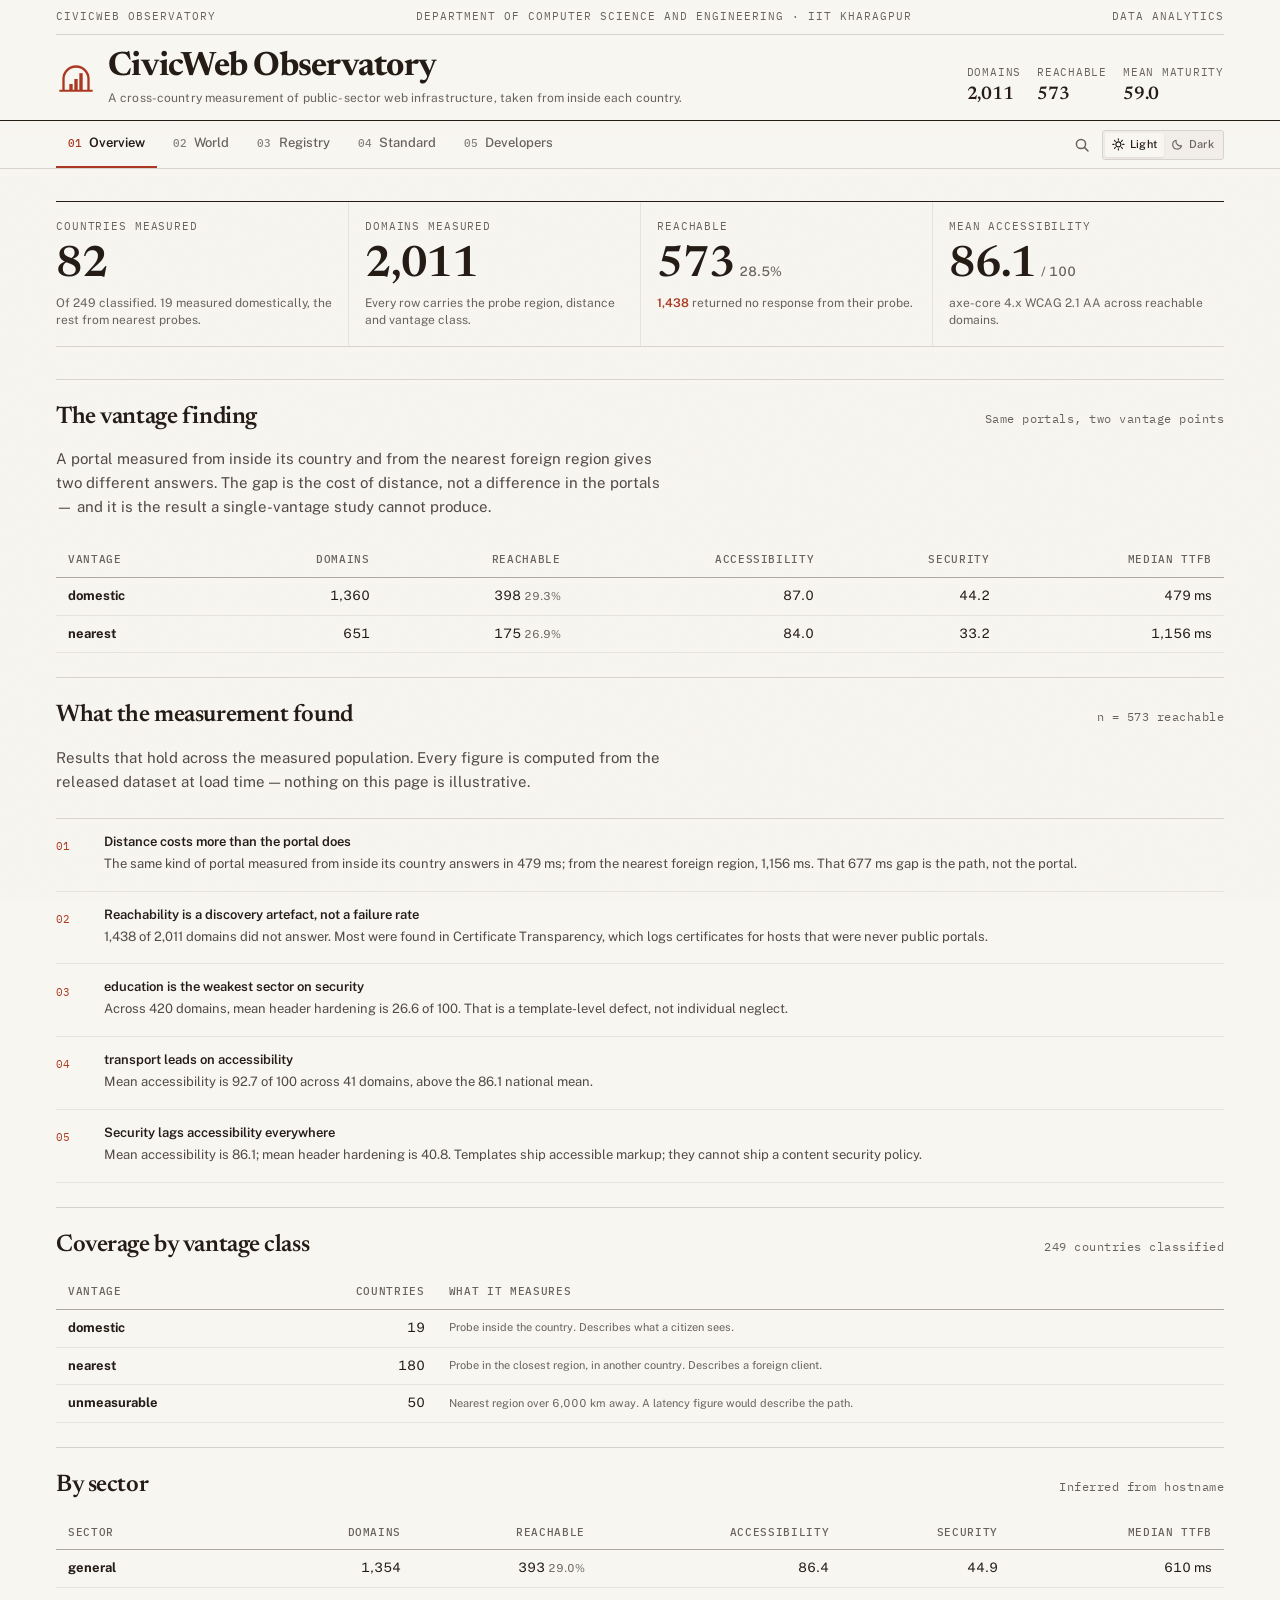
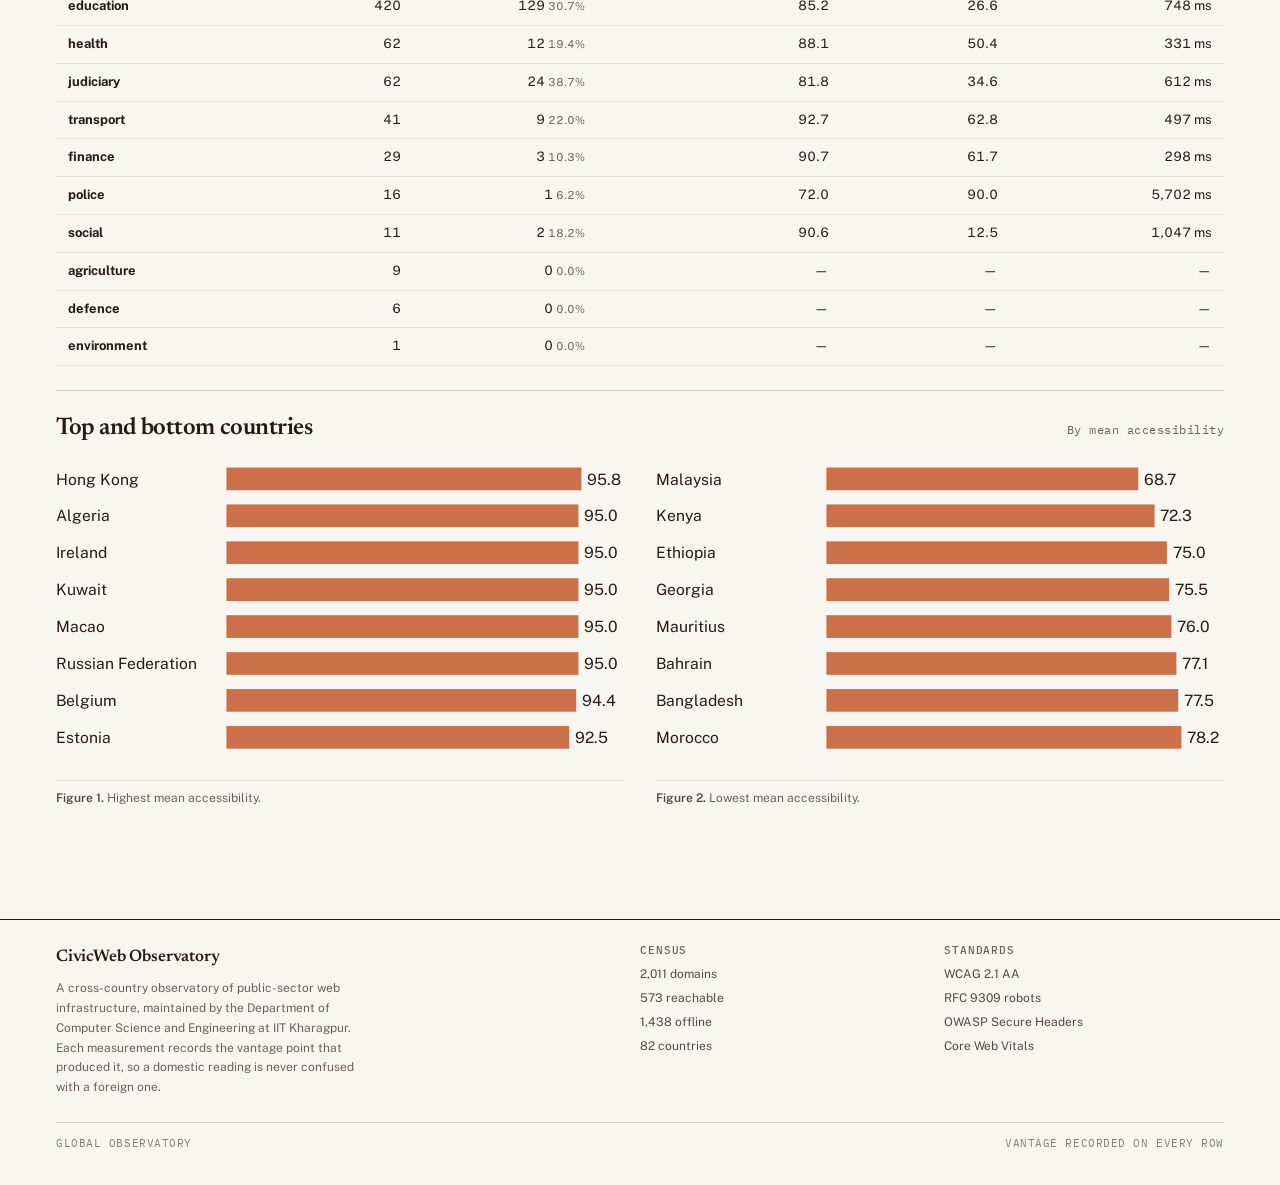
==== commit 05bf93b2: "Fix three dataset accuracy defects and correct the paper's accessibility claim The released dataset " ====
--- a/dashboard/index.html
+++ b/dashboard/index.html
@@ -4,7 +4,7 @@
 <meta charset="UTF-8">
 <meta name="viewport" content="width=device-width, initial-scale=1">
 <title>CivicWeb Observatory — Global Public Web Infrastructure Observatory</title>
-<meta name="description" content="A cross-country measurement of public-sector web infrastructure across 81 countries, using axe-core 4.x, real TLS handshakes, the OWASP Secure Headers directive set, and headless-Chromium mobile rendering.">
+<meta name="description" content="A cross-country measurement of public-sector web infrastructure, using axe-core 4.x, real TLS handshakes, the OWASP Secure Headers directive set, and headless-Chromium mobile rendering. Every row records the vantage point that produced it.">
 <meta name="color-scheme" content="light dark">
 <link rel="stylesheet" href="static/app.css">
 <link rel="icon" href="static/favicon.svg" type="image/svg+xml">
@@ -231,7 +231,7 @@
       <div class="section" style="border-top:0; padding-top:0">
         <div class="section__head">
           <h2 class="section__title">World coverage</h2>
-          <span class="section__note">249 countries &middot; 81 measured</span>
+          <span class="section__note" id="world-note">249 countries classified</span>
         </div>
         <p class="section__lede">
           Every country is classified by the vantage point that measured it. A
@@ -646,14 +646,14 @@
           <li><span data-bind="total">&mdash;</span> domains</li>
           <li><span data-bind="reachable">&mdash;</span> reachable</li>
           <li><span data-bind="unreachable">&mdash;</span> offline</li>
-          <li>81 countries</li>
+          <li><span data-bind="countries">&mdash;</span> countries</li>
         </ul>
       </div>
       <div>
         <h3 class="colophon__h">Standards</h3>
         <ul class="colophon__list">
           <li>WCAG 2.1 AA</li>
-          <li>WCAG 2.1 AA</li>
+          <li>RFC 9309 robots</li>
           <li>OWASP Secure Headers</li>
           <li>Core Web Vitals</li>
         </ul>
--- a/dashboard/static/app.css
+++ b/dashboard/static/app.css
@@ -2282,6 +2282,7 @@
 
 .world-country--operational { fill: var(--data-5); }
 .world-country--domestic_ready { fill: var(--data-4); }
+.world-country--nearest_measured { fill: var(--data-3); }
 .world-country--nearest_available { fill: var(--data-2); }
 .world-country--unmeasurable { fill: var(--paper-3); }
 .world-country--provisioning { fill: var(--data-3); }
@@ -2326,6 +2327,7 @@
 
 .world-legend__swatch--operational { background: var(--data-5); }
 .world-legend__swatch--domestic_ready { background: var(--data-4); }
+.world-legend__swatch--nearest_measured { background: var(--data-3); }
 .world-legend__swatch--nearest_available { background: var(--data-2); }
 .world-legend__swatch--unmeasurable { background: var(--paper-3); }
 
@@ -2382,3 +2384,71 @@
   color: var(--ink-3);
   font-size: var(--fs-micro);
 }
+
+/* --------------------------------------------------- world map selection */
+
+.world-country {
+  cursor: pointer;
+  transition: opacity 160ms ease, fill 160ms ease;
+}
+
+.world-country:focus-visible {
+  outline: none;
+  stroke: var(--ink);
+  stroke-width: 1.6;
+}
+
+.world-country.is-dimmed {
+  opacity: 0.18;
+}
+
+.world-country[aria-pressed='true'] {
+  stroke: var(--ink);
+  stroke-width: 1.2;
+}
+
+/* Countries the 110m topology does not draw (Singapore, Hong Kong, Macau,
+   Bahrain, Mauritius and other small states) get a centroid marker instead of
+   a polygon, so a measured country is never invisible on the map. */
+.world-marker {
+  stroke: var(--paper);
+  stroke-width: 0.8;
+  cursor: pointer;
+  transition: opacity 160ms ease, r 160ms ease;
+}
+
+.world-marker--operational { fill: var(--data-5); }
+.world-marker--domestic_ready { fill: var(--data-4); }
+.world-marker--nearest_measured { fill: var(--data-3); }
+.world-marker--nearest_available { fill: var(--data-2); }
+.world-marker--unmeasurable { fill: var(--paper-3); }
+
+.world-marker:hover { r: 5; stroke: var(--ink); }
+
+.world-marker:focus-visible {
+  outline: none;
+  stroke: var(--ink);
+  stroke-width: 1.6;
+}
+
+.world-marker.is-dimmed { opacity: 0.18; }
+
+.world-marker[aria-pressed='true'] {
+  stroke: var(--ink);
+  stroke-width: 1.6;
+}
+
+/* The selection outline is a separate path so it is never clipped by a
+   neighbouring polygon drawn later in document order. */
+.world-selected {
+  fill: none;
+  stroke: var(--ink);
+  stroke-width: 2.2;
+  stroke-linejoin: round;
+  pointer-events: none;
+  shape-rendering: geometricPrecision;
+}
+
+@media (prefers-reduced-motion: reduce) {
+  .world-country { transition: none; }
+}
